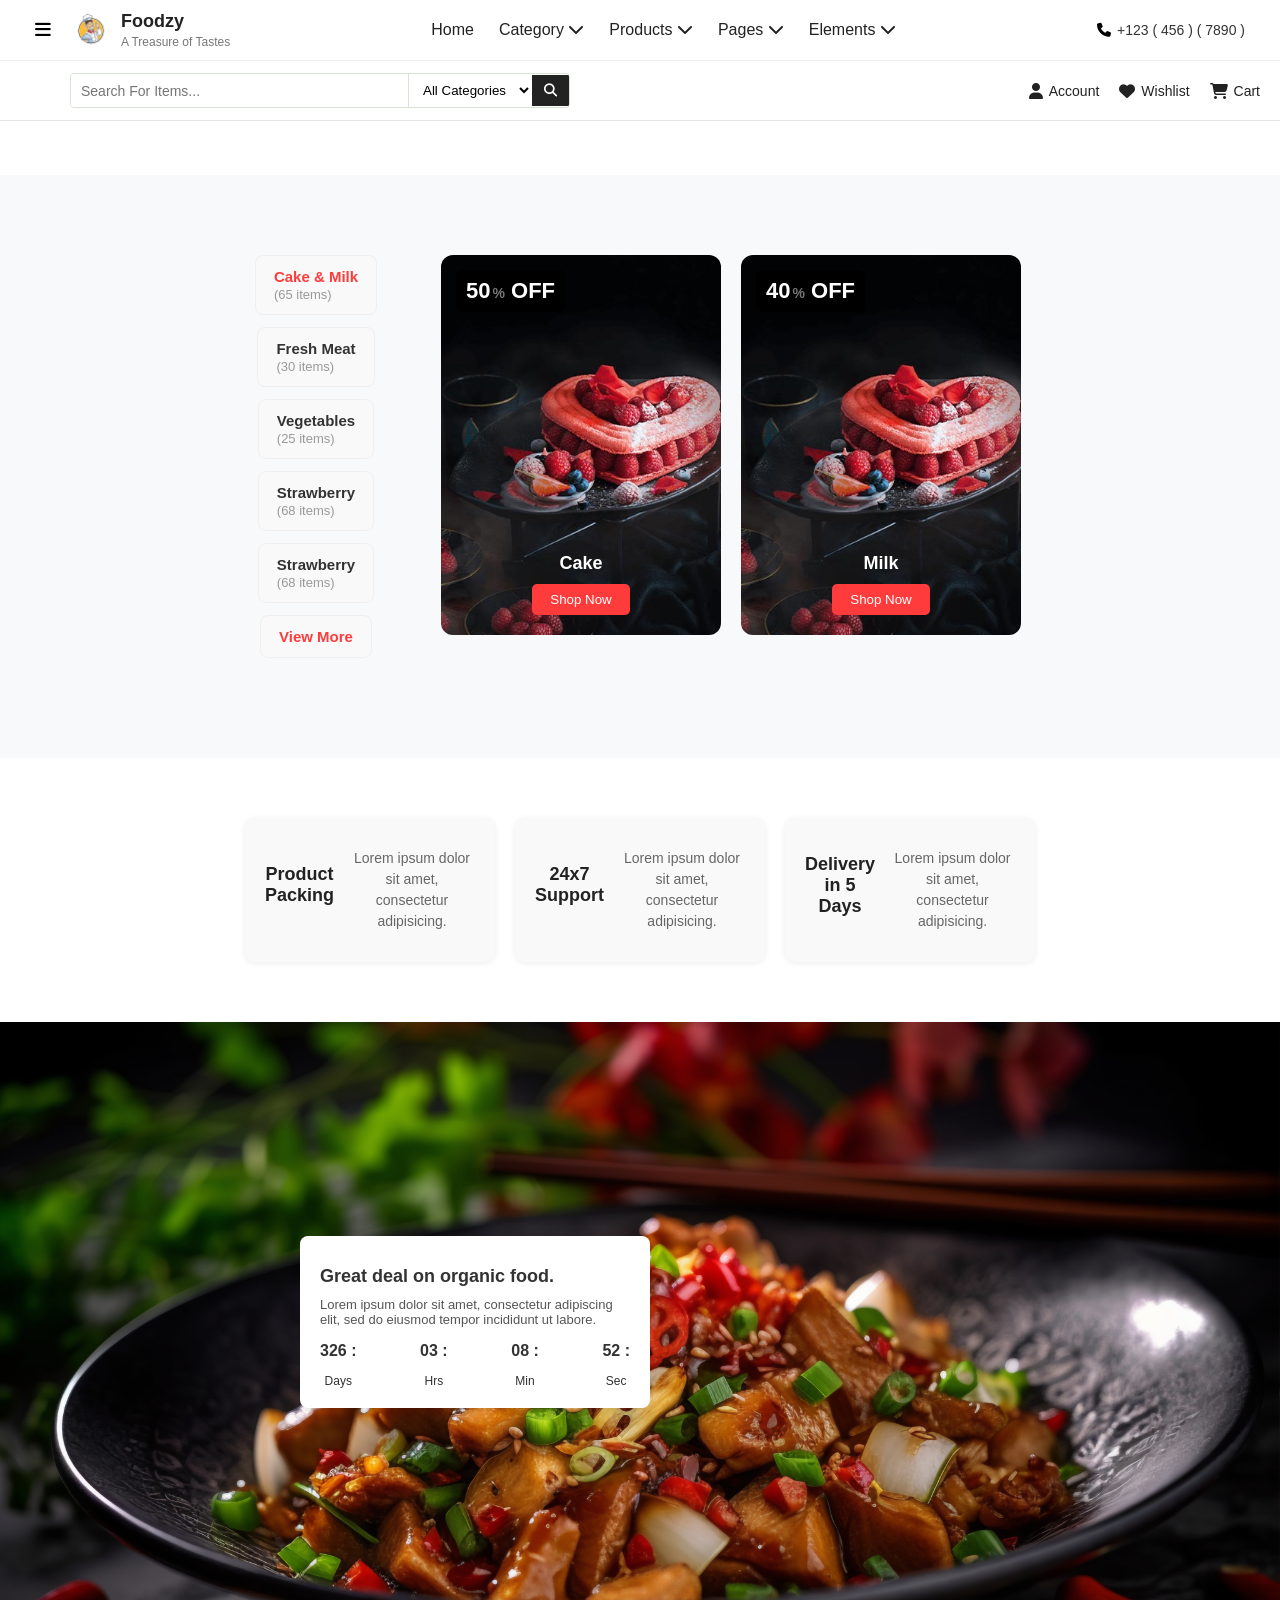
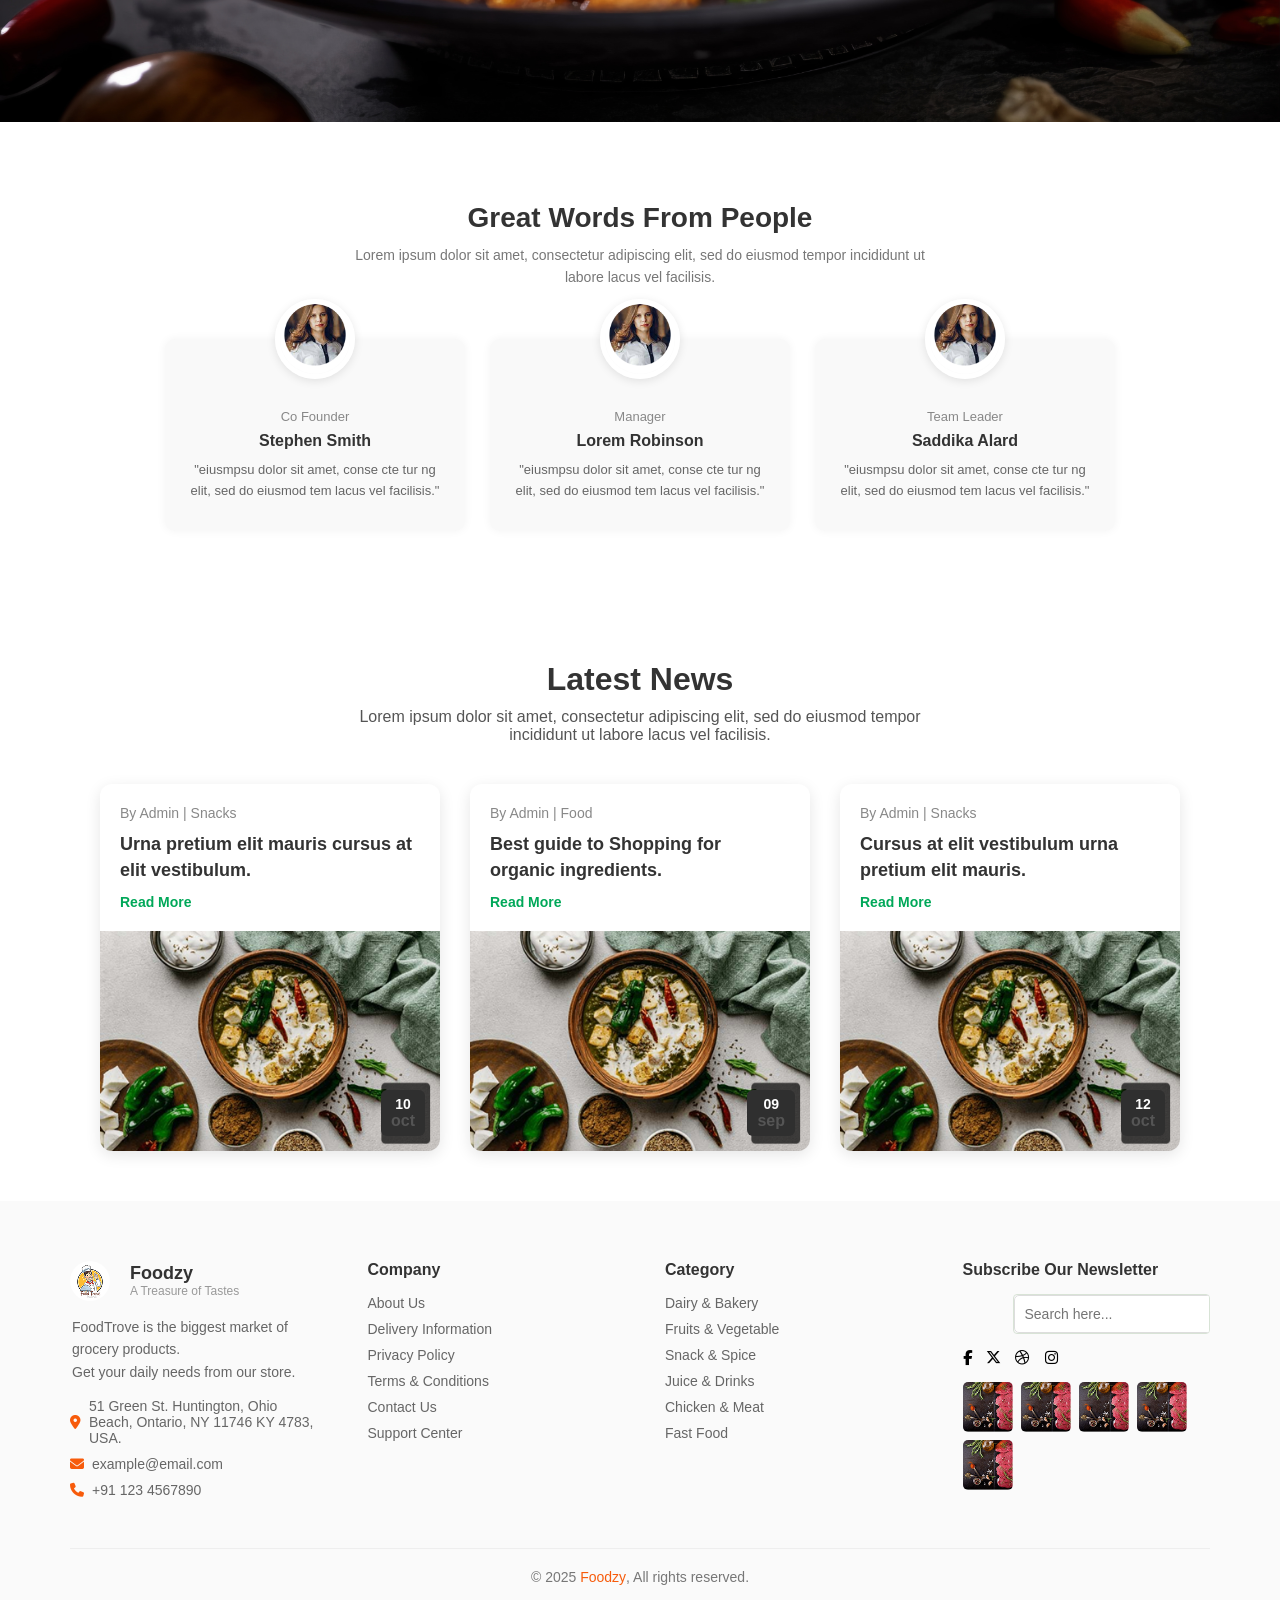
==== index_2.html @ 33b3dfed "Inital commit" ====
<!DOCTYPE html>
<html lang="en">
<head>
    <meta charset="UTF-8">
    <meta name="viewport" content="width=device-width, initial-scale=1.0">
    <title>Document</title>
    <link rel="stylesheet" href="style.css">
      <link
    rel="stylesheet"
    href="https://cdnjs.cloudflare.com/ajax/libs/font-awesome/6.6.0/css/all.min.css"
  />
</head>
<body>

 <header class="header">
    <!-- Top Navbar -->
    <div class="header-top">
      <div class="container_la top-container">
        <div class="logo">
          <button class="menu-btn"><i class="fa fa-bars"></i></button>
          <img src="img/lala.png" alt="Foodzy Logo">
          <div class="logo-text">
            <h2>Foodzy</h2>
            <span>A Treasure of Tastes</span>
          </div>
        </div>

        <nav class="nav-links">
          <ul>
       <li><a href="index.html">Home</a></li>
            <li><a href="index_2.html">Category <i class="fa fa-chevron-down"></i></a></li>
            <li><a href="index_3.html">Products <i class="fa fa-chevron-down"></i></a></li>
            <li><a href="index_4.html">Pages <i class="fa fa-chevron-down"></i></a></li>
            <li><a href="#">Elements <i class="fa fa-chevron-down"></i></a></li>
          </ul>
        </nav>

        <div class="phone">
          <i class="fa fa-phone"></i>
          <span>+123 ( 456 ) ( 7890 )</span>
        </div>
      </div>
    </div>

    <!-- Bottom Header -->
    <div class="header-bottom">
      <div class="container bottom-container">
        <div class="search-box">
          <input type="text" placeholder="Search For Items...">
          <select>
            <option>All Categories</option>
          </select>
          <button><i class="fa fa-search"></i></button>
        </div>

        <div class="icons">
          <a href="#"><i class="fa fa-user"></i> Account</a>
          <a href="#"><i class="fa fa-heart"></i> Wishlist</a>
          <a href="#"><i class="fa fa-shopping-cart"></i> Cart</a>
        </div>
      </div>
    </div>

    <!-- <img class="kotta" src="img/cover.png" alt=""> -->
  </header>
  <!-- Header End -->

    <br><br><br>



    <!-- 2-section 2 image -->
      <section class="product-section">
    <div class="container_2_alo">


      <div class="category-list">
        <div class="category active">
          <h4>Cake & Milk</h4>
          <p>(65 items)</p>
        </div>
        <div class="category">
          <h4>Fresh Meat</h4>
          <p>(30 items)</p>
        </div>
        <div class="category">
          <h4>Vegetables</h4>
          <p>(25 items)</p>
        </div>
    <div class="category">
          <h4>Strawberry</h4>
          <p>(68 items)</p>
        </div>
        <div class="category">
          <h4>Strawberry</h4>
          <p>(68 items)</p>
        </div>
        <div class="category view-more">
          <h4>View More</h4>
        </div>
      </div>

      <!-- RIGHT PRODUCT CARDS -->
      <div class="product-cards">
        <div class="card">
          <img src="img/9b87d05a18ebb4acdac09e9e45b2dbfaf71cbbc6.jpg" alt="Cake" />
          <div class="discount">50<span>%</span> OFF</div>
          <div class="card-content">
            <h3>Cake</h3>
            <button>Shop Now</button>
          </div>
        </div>

        <div class="card">
          <img src="img/9b87d05a18ebb4acdac09e9e45b2dbfaf71cbbc6.jpg" alt="Milk" />
          <div class="discount">40<span>%</span> OFF</div>
          <div class="card-content">
            <h3>Milk</h3>
            <button>Shop Now</button>
          </div>
        </div>
      </div>

    </div>
  </section>







<!-- 3-section  -->


<section class="features">
  <div class="feature-box">
    <h3>Product Packing</h3>
    <p>Lorem ipsum dolor sit amet, consectetur adipisicing.</p>
  </div>

  <div class="feature-box">
    <h3>24x7 Support</h3>
    <p>Lorem ipsum dolor sit amet, consectetur adipisicing.</p>
  </div>

  <div class="feature-box">
    <h3>Delivery in 5 Days</h3>
    <p>Lorem ipsum dolor sit amet, consectetur adipisicing.</p>
  </div>


</section>






    <div class="banner">
          <div class="offer-box">
    
              <h2>Great deal on organic food.</h2>
              <p class="text">Lorem ipsum dolor sit amet, consectetur adipiscing elit, sed do eiusmod tempor incididunt ut
                  labore.</p>

              <div class="timer">
                  <div><strong>326  :</strong><br><span>Days</span></div>
                  <div><strong>03  :</strong><br><span>Hrs</span></div>
                  <div><strong>08  :</strong><br><span>Min</span></div>
                  <div><strong>52  : </strong><br><span>Sec</span></div>
              </div>
          </div>
      </div>



            <section class="testimonials">
    <h2>Great Words From People</h2>
    <p class="subtitle">
      Lorem ipsum dolor sit amet, consectetur adipiscing elit, sed do eiusmod tempor incididunt ut labore lacus vel facilisis.
    </p>

    <div class="testimonials-container">
      <div class="testimonial-card">
        <div class="img-box">
          <img src="img/2.jpg.png" alt="Stephen Smith">
        </div>
        <p class="position">Co Founder</p>
        <h3>Stephen Smith</h3>
        <p class="quote">"eiusmpsu dolor sit amet, conse cte tur ng elit, sed do eiusmod tem lacus vel facilisis."</p>
      </div>

      <div class="testimonial-card">
        <div class="img-box">
          <img src="img/2.jpg.png" alt="Lorem Robinson">
        </div>
        <p class="position">Manager</p>
        <h3>Lorem Robinson</h3>
        <p class="quote">"eiusmpsu dolor sit amet, conse cte tur ng elit, sed do eiusmod tem lacus vel facilisis."</p>
      </div>

      <div class="testimonial-card">
        <div class="img-box">
          <img src="img/2.jpg.png" alt="Saddika Alard">
        </div>
        <p class="position">Team Leader</p>
        <h3>Saddika Alard</h3>
        <p class="quote">"eiusmpsu dolor sit amet, conse cte tur ng elit, sed do eiusmod tem lacus vel facilisis."</p>
      </div>
    </div>
  </section>






    

      
   





      

    <section class="news-section">
              <h2>Latest News</h2>
              <p>Lorem ipsum dolor sit amet, consectetur adipiscing elit, sed do eiusmod tempor <br> incididunt ut labore
                  lacus vel facilisis.</p>

              <div class="news-container">

                  <div class="news-card">
                      <div class="news-image">
                          <img src="img/div.cr-blog-image.png" alt="Food 1">
                          <div class="date-box">
                              <span>10</span>
                              <p>oct</p>
                          </div>
                      </div>
                      <div class="news-content">
                          <small>By Admin | Snacks</small>
                          <h3>Urna pretium elit mauris cursus at elit vestibulum.</h3>
                          <a href="#">Read More</a>
                      </div>
                  </div>

                  <div class="news-card">
                      <div class="news-image">
                          <img src="img/div.cr-blog-image.png" alt="Food 2">
                          <div class="date-box">
                              <span>09</span>
                              <p>sep</p>
                          </div>
                      </div>
                      <div class="news-content">
                          <small>By Admin | Food</small>
                          <h3>Best guide to Shopping for organic ingredients.</h3>
                          <a href="#">Read More</a>
                      </div>
                  </div>

                  <div class="news-card">
                      <div class="news-image">
                          <img src="img/div.cr-blog-image.png" alt="Food 3">
                          <div class="date-box">
                              <span>12</span>
                              <p>oct</p>
                          </div>
                      </div>
                      <div class="news-content">
                          <small>By Admin | Snacks</small>
                          <h3>Cursus at elit vestibulum urna pretium elit mauris.</h3>
                          <a href="#">Read More</a>
                      </div>
                  </div>

              </div>
          </section>








<footer class="footer">
  <div class="footer-container">
    <div class="footer-col company-info">
      <div class="logo">
        <img src="img/Page 1 1.png" alt="logo">
        <div>
          <h3>Foodzy</h3>
          <p class="tagline">A Treasure of Tastes</p>
        </div>
      </div>
      <p class="desc">
        FoodTrove is the biggest market of grocery products. <br>
        Get your daily needs from our store.
      </p>
      <ul class="contact">
        <li><i class="fas fa-map-marker-alt"></i> 51 Green St. Huntington, Ohio Beach, Ontario, NY 11746 KY 4783, USA.</li>
        <li><i class="fas fa-envelope"></i> example@email.com</li>
        <li><i class="fas fa-phone"></i> +91 123 4567890</li>
      </ul>
    </div>

    <div class="footer-col">
      <h4>Company</h4>
      <ul>
        <li><a href="#">About Us</a></li>
        <li><a href="#">Delivery Information</a></li>
        <li><a href="#">Privacy Policy</a></li>
        <li><a href="#">Terms & Conditions</a></li>
        <li><a href="#">Contact Us</a></li>
        <li><a href="#">Support Center</a></li>
      </ul>
    </div>

    <div class="footer-col">
      <h4>Category</h4>
      <ul>
        <li><a href="#">Dairy & Bakery</a></li>
        <li><a href="#">Fruits & Vegetable</a></li>
        <li><a href="#">Snack & Spice</a></li>
        <li><a href="#">Juice & Drinks</a></li>
        <li><a href="#">Chicken & Meat</a></li>
        <li><a href="#">Fast Food</a></li>
      </ul>
    </div>

    <div class="footer-col subscribe">
      <h4>Subscribe Our Newsletter</h4>
      <div class="search-box">
        <input type="text" placeholder="Search here...">
        <button><i class="fas fa-paper-plane"></i></button>
      </div>
      <div class="social-icons">
        <a href="#"><i class="fab fa-facebook-f"></i></a>
        <a href="#"><i class="fab fa-x-twitter"></i></a>
        <a href="#"><i class="fab fa-dribbble"></i></a>
        <a href="#"><i class="fab fa-instagram"></i></a>
      </div>
      <div class="images">
        <img src="img/18 →  → 2.jpg.png" alt="">
        <img src="img/18 →  → 2.jpg.png" alt="">
        <img src="img/18 →  → 2.jpg.png" alt="">
        <img src="img/18 →  → 2.jpg.png" alt="">
        <img src="img/18 →  → 2.jpg.png" alt="">
      </div>
    </div>
  </div>

  <div class="footer-bottom">
    <p>© 2025 <span>Foodzy</span>, All rights reserved.</p>
  </div>
</footer>






 </html>
  
</body>
---- style.css ----
/* Reset */
* {
  margin: 0;
  padding: 0;
  box-sizing: border-box;
  font-family: "Poppins", sans-serif;
}

body {
  background: #f8f8f8;
}


/* Header */
.header {
  width: 100%;
  background: #fff;
  border-bottom: 1px solid #e5e5e5;
}

/* --- TOP HEADER --- */
.header-top {
  border-bottom: 1px solid #eee;
}

.container_la {
  max-width: 1250px;
  margin: 0 auto;
  display: flex;
  align-items: center;
  justify-content: space-between;
  padding: 10px 20px;
}

.logo {
  display: flex;
  align-items: center;
  gap: 10px;
}

.logo img {
  width: 40px;
  height: 40px;
  border-radius: 50%;
}

.logo-text h2 {
  font-size: 18px;
  font-weight: 700;
  color: #222;
}

.logo-text span {
  font-size: 12px;
  color: #777;
}

.menu-btn {
  background: none;
  border: none;
  font-size: 18px;
  margin-right: 10px;
  cursor: pointer;
}

/* Nav Links */
.nav-links ul {
  list-style: none;
  display: flex;
  align-items: center;
  gap: 25px;
}

.nav-links ul li a {
  text-decoration: none;
  color: #222;
  font-weight: 500;
  transition: 0.3s;
}

.nav-links ul li a:hover {
  color: #ff7d00;
}

/* Phone */
.phone {
  display: flex;
  align-items: center;
  gap: 6px;
  font-size: 14px;
  color: #333;
}

.phone i {
  color: #000;
}

/* --- BOTTOM HEADER --- */
.header-bottom {
  background: #fff;
  padding: 12px 20px;
}

.bottom-container {
  display: flex;
  align-items: center;
  justify-content: space-between;
  max-width: 1250px;
  margin: 0 auto;
}

/* Search Box */
.search-box {
  display: flex;
  align-items: center;
  border: 1px solid #d8e3d6;
  border-radius: 4px;
  overflow: hidden;
  flex: 1;
  max-width: 500px;
  margin-left: 50px;
}

.search-box input {
  border: none;
  outline: none;
  padding: 8px 10px;
  flex: 1;
  font-size: 14px;
}

.search-box select {
  border: none;
  outline: none;
  background: #fff;
  padding: 8px 10px;
  border-left: 1px solid #d8e3d6;
}

.search-box button {
  background: #222;
  border: none;
  color: #fff;
  padding: 8px 12px;
  cursor: pointer;
}

.search-box button:hover {
  background: #000;
}

/* Icons */
.icons {
  display: flex;
  align-items: center;
  gap: 20px;
}

.icons a {
  text-decoration: none;
  color: #222;
  font-size: 14px;
  display: flex;
  align-items: center;
  gap: 6px;
}

.icons a i {
  font-size: 16px;
}

.icons a:hover {
  color: #ff7d00;
}

/* Responsive */
@media (max-width: 992px) {
  .nav-links ul {
    display: none;
  }

  .bottom-container {
    flex-direction: column;
    gap: 10px;
  }

  .search-box {
    width: 100%;
  }
}


  /* 2-section */

  .header-section_2 {
    text-align: center;
    margin-bottom: 30px;
  }

  .categories {
    display: flex;
    justify-content: center;
    flex-wrap: wrap;
    gap: 20px;
    /* margin-left: 100px; */
  }

  .category-card {
    background: #fff;
    border-radius: 16px;
    padding: 30px 20px;
    box-shadow: 0 4px 12px rgba(0, 0, 0, 0.1);
    width: 220px;
    text-align: center;
    transition: transform 0.3s ease, box-shadow 0.3s ease;
  }

  .category-card:hover {
    transform: translateY(-5px);
    box-shadow: 0 8px 20px rgba(0, 0, 0, 0.15);
  }

  .category-icon {
    width: 80px;
    height: 80px;
    object-fit: contain;
    border-radius: 50%;
    background-color: #f5f5dc;
    padding: 10px;
    margin-bottom: 15px;
  }

  .category-title {
    font-size: 18px;
    font-weight: 600;
    color: #333;
    margin-bottom: 4px;
  }

  .category-subtitle {
    font-size: 14px;
    color: #777;
  }

  .favorites-label_center {
    color: red;
    font-weight: bold;
  }




  /* 3-section */

  



/* 3-section */

* {
  margin: 0;
  padding: 0;
  box-sizing: border-box;
  font-family: "Poppins", sans-serif;
}

body {
  background: #fff;
  color: #333;
}

.best-sells {
  padding: 40px 60px;
}

.best-sells h2 {
  font-size: 24px;
  margin-bottom: 25px;
}

.sells-container {
  display: flex;
  gap: 20px;
  align-items: flex-start;
}

/* LEFT BANNER */
.left-banner {
  position: relative;
  flex: 1;
  border-radius: 10px;
  overflow: hidden;
}

.left-banner img {
  width: 100%;
  height: 100%;
  object-fit: cover;
  border-radius: 10px;
}

.banner-text {
  position: absolute;
  top: 30px;
  left: 30px;
  color: #fff;
}

.banner-text h3 {
  font-size: 26px;
  font-weight: 600;
  margin-bottom: 20px;
  line-height: 1.3;
}

.banner-text button {
  background: #f44336;
  color: #fff;
  border: none;
  padding: 10px 20px;
  border-radius: 6px;
  cursor: pointer;
  font-size: 14px;
}

.banner-text button:hover {
  background: #d32f2f;
}

/* PRODUCT CARDS */
.products {
  flex: 3;
  display: flex;
  gap: 20px;
  justify-content: space-between;
}

.product-card {
  background: #fff;
  border: 1px solid #eee;
  border-radius: 10px;
  text-align: center;
  padding: 15px;
  position: relative;
  flex: 1;
  transition: all 0.3s ease;
}

.product-card:hover {
  box-shadow: 0 4px 15px rgba(0,0,0,0.1);
  transform: translateY(-3px);
}

.badge {
  position: absolute;
  top: 15px;
  left: 15px;
  color: #fff;
  font-size: 12px;
  padding: 4px 8px;
  border-radius: 4px;
}

.badge.green { background: #4caf50; }
.badge.blue { background: #03a9f4; }
.badge.orange { background: #ff9800; }
.badge.pink { background: #e91e63; }

.product-card img {
  width: 100px;
  height: 120px;
  object-fit: contain;
  margin: 20px auto;
  display: block;
}

.product-card h4 {
  font-size: 14px;
  margin-bottom: 6px;
  color: #333;
}

.product-card .brand {
  color: #888;
  font-size: 12px;
  margin-bottom: 10px;
}

.price {
  margin: 8px 0;
}

.price .new {
  color: #4caf50;
  font-weight: 600;
  margin-right: 6px;
}

.price .old {
  text-decoration: line-through;
  color: #999;
  font-size: 13px;
}

.sold {
  font-size: 12px;
  color: #555;
  margin-bottom: 15px;
}

.product-card button {
  background: #ff4b2b;
  color: #fff;
  border: none;
  padding: 10px 20px;
  border-radius: 6px;
  cursor: pointer;
  transition: 0.3s;
}

.product-card button:hover {
  background: #e53935;
}






/* 4-section */


.container_2 {
    max-width: 1300px;
    margin: 0 auto;
    padding: 60px 20px;
  }

  .special-lab {
    color: #ff0000;
    font-size: 18px;
    font-weight: bold;
  }

  .main-title {
    font-size: 42px;
    font-weight: 700;
    color: #333;
    margin: 15px 0 40px;

    line-height: 1.3;
  }

  .cards-container {
    display: flex;
    justify-content: space-between;
    gap: 20px;
    flex-wrap: wrap;
  }

  .dish-card {
    background: #fff;
    border-radius: 16px;
    padding: 20px;
    box-shadow: 0 4px 12px rgba(0, 0, 0, 0.1);
    width: 300px;
  }

  .image-wrapper {
    position: relative;
    margin-bottom: 20px;
  }

  .dish-image {
    width: 100%;
    height: 280px;
    object-fit: cover;
    border-radius: 12px;
  }

  .dish-title {
    font-size: 22px;
    font-weight: bold;
    color: #333;
    margin-bottom: 8px;
  }

  .dish-description {
    font-size: 15px;
    color: #777;
    line-height: 1.4;
  }



  /* 5-section */
.chick-section {
  display: flex;
  justify-content: center;
  padding: 40px;
}

.chick-body {
  display: flex; /* 🟢 Qo‘shildi */
  align-items: center;
  justify-content: space-between;
  gap: 60px;
  flex-wrap: wrap;
  max-width: 1100px;
}

.chick-image img {
  width: 420px;
  height: auto;
  border-radius: 20px;
  object-fit: cover;
  box-shadow: 0 4px 12px rgba(0,0,0,0.1);
}

.chick-content {
  flex: 1;
  min-width: 300px;
}

.chick-content h2 {
  font-size: 2rem;
  font-weight: 700;
  margin-bottom: 25px;
  color: #222;
}

.chick-card {
  display: flex;
  align-items: flex-start;
  background: #fff;
  padding: 20px 25px;
  border-radius: 15px;
  box-shadow: 0 4px 12px rgba(0,0,0,0.05);
  margin-bottom: 15px;
  transition: transform 0.3s ease, box-shadow 0.3s ease;
}

.chick-card:hover {
  transform: translateY(-5px);
  box-shadow: 0 6px 18px rgba(0,0,0,0.08);
}

.chick-icon {
  width: 50px;
  height: 50px;
  border-radius: 50%;
  background: #fff7e6;
  display: flex;
  align-items: center;
  justify-content: center;
  margin-right: 20px;
}

.chick-icon img {
  width: 28px;
  height: 28px;
}

.chick-text h3 {
  font-size: 1.2rem;
  font-weight: 600;
  margin-bottom: 5px;
}

.chick-text p {
  font-size: 0.95rem;
  color: #555;
  line-height: 1.5;
}





/* 6-section */


 .features {
    display: flex;
    justify-content: center;
    align-items: center;
    gap: 20px;
    padding: 40px 0;
    flex-wrap: wrap;
  }

  .feature-box {
    display: flex;
    align-items: center;
    gap: 15px;
    background-color: #f8fafc;
    padding: 20px 30px;
    border-radius: 10px;
    width: 250px;
    box-shadow: 0 1px 3px rgba(0, 0, 0, 0.05);
    transition: all 0.3s;
  }

  .icon_img {
    width: 35px;
    height: 35px;
  }

  .text_h4 {
    font-size: 16px;
    font-weight: 600;
    margin: 0;
    color: #1f2937;
  }

  .text_p {
    font-size: 13px;
    color: #9ca3af;
    margin: 4px 0 0;
  }

  .big_img {
    margin-left: 80px;
   
      /* align-items: center; */
  }






  /* footer */
/* === Footer Styling === */
.footer {
  background: #fafafa;
  padding: 60px 70px 30px;
  font-family: "Poppins", sans-serif;
  color: #333;
}

.footer-container {
  display: flex;
  flex-wrap: wrap;
  justify-content: space-between;
  gap: 50px;
}

.footer-col {
  flex: 1;
  min-width: 220px;
}

.company-info .logo {
  display: flex;
  align-items: center;
  margin-bottom: 15px;
}

.company-info .logo img {
  width: 40px;
  height: 40px;
  border-radius: 50%;
  margin-right: 10px;
}

.company-info h3 {
  font-size: 18px;
  font-weight: 600;
}

.company-info .tagline {
  font-size: 12px;
  color: #999;
}

.company-info .desc {
  font-size: 14px;
  color: #666;
  line-height: 1.6;
  margin-bottom: 15px;
  margin-left: 2px;
}

.company-info .contact li {
  color: #666;
  font-size: 14px;
  margin-bottom: 10px;
  display: flex;
  align-items: center;
  gap: 8px;
}

.company-info .contact i {
  color: #f75b0b;
  font-size: 14px;
}

/* Column Titles */
.footer-col h4 {
  font-size: 16px;
  font-weight: 600;
  margin-bottom: 15px;
}

/* Column Links */
.footer-col ul {
  list-style: none;
  padding: 0;
}

.footer-col ul li {
  margin-bottom: 8px;
}

.footer-col ul li a {
  text-decoration: none;
  color: #666;
  font-size: 14px;
  transition: 0.3s;
}

.footer-col ul li a:hover {
  color: #f75b0b;
}

/* Newsletter */
.subscribe .search-box {
  display: flex;
  margin-bottom: 15px;
}

.subscribe .search-box input {
  flex: 1;
  padding: 10px;
  border: 1px solid #ddd;
  border-radius: 5px 0 0 5px;
  font-size: 14px;
}

.subscribe .search-box button {
  background: #000;
  color: #fff;
  border: none;
  padding: 10px 15px;
  border-radius: 0 5px 5px 0;
  cursor: pointer;
}

.subscribe .social-icons {
  margin: 15px 0;
}

.subscribe .social-icons a {
  color: #000;
  font-size: 15px;
  margin-right: 10px;
  transition: 0.3s;
}

.subscribe .social-icons a:hover {
  color: #f75b0b;
}

/* Footer images */
.subscribe .images {
  display: flex;
  gap: 8px;
  flex-wrap: wrap;
}

.subscribe .images img {
  width: 50px;
  height: 50px;
  border-radius: 5px;
  object-fit: cover;
}

/* Bottom line */
.footer-bottom {
  border-top: 1px solid #eee;
  margin-top: 40px;
  text-align: center;
  padding-top: 20px;
}

.footer-bottom p {
  font-size: 14px;
  color: #777;
}

.footer-bottom span {
  color: #f75b0b;
  font-weight: 500;
}























/* 2-page code */


/* 2 ta rasm */

     .product-section {
      display: flex;
      justify-content: center;
      align-items: center;
      background: #f8f9fb;
      font-family: 'Poppins', sans-serif;
      padding: 40px 80px;
    }

    .container_2_alo {
      display: flex;
      align-items: flex-start;
      gap: 10px;
      width: 1100px;
       width: 100%;
       margin: 0 auto;
      padding: 40px 20px;
      margin-left: 1px;
      

    }
    .category-list {
       width: 230px;
      display: flex;
      flex-direction: column;
      gap: 12px;
      justify-content: center;
      align-items: center;
    }

    .category {
      background: #f9f9f9;
      padding: 12px 18px;
      border-radius: 8px;
      border: 1px solid #f0f0f0;
      transition: 0.3s;
  
    }

    .category h4 {
      font-size: 15px;
      margin: 0;
      color: #333;
    }

    .category p {
      margin: 2px 0 0 0;
      font-size: 13px;
      color: #999;
    }

    .category.active h4,
    .category.view-more h4 {
      color: #ff3b3b;
    }

    .category.view-more h4 {
      text-align: center;
    }

    .category:hover {
      transform: translateY(-2px);
      box-shadow: 0 3px 8px rgba(0, 0, 0, 0.05);
    }

    .product-cards {
      display: flex;
      gap: 20px;
    }

    .card {
      position: relative;
      width: 280px;
      height: 380px;
      border-radius: 12px;
      overflow: hidden;
    }

    .card img {
      width: 100%;
      height: 100%;
      object-fit: cover;
      transition: transform 0.3s ease;
    }

    .card:hover img {
      transform: scale(1.03);
    }

    .discount {
      position: absolute;
      top: 15px;
      left: 15px;
      background: rgba(0, 0, 0, 0.85);
      color: #fff;
      font-size: 22px;
      font-weight: 600;
      padding: 8px 10px;
      border-radius: 6px;
    }

    .discount span {
      font-size: 14px;
      margin-left: 2px;
    }

    .card-content {
      position: absolute;
      bottom: 20px;
      left: 0;
      right: 0;
      text-align: center;
      color: #fff;
    }

    .card-content h3 {
      font-size: 18px;
      margin-bottom: 10px;
    }

    .card-content button {
      background-color: #ff3b3b;
      border: none;
      color: #fff; 
       padding: 8px 18px;
      border-radius: 5px;
      font-weight: 500;
      cursor: pointer;
    }

    .card-content button:hover {
      background-color: #e22d2d;
    } 




    body {
  font-family: "Poppins", sans-serif;
  margin: 0;
  padding: 0;
  color: #333;
  background: #fff;
}

/* TITLE */
.popular-products {
  text-align: center;
  padding-top: 40px;
}
.popular-products h2 {
  font-size: 24px;
  font-weight: 700;
  margin-bottom: 10px;
}
.popular-products p {
  color: #777;
  font-size: 14px;
  width: 60%;
  margin: 0 auto 40px auto;
}

/* MAIN WRAPPER */
.products-wrapper {
  display: flex;
  justify-content: center;
  gap: 25px;
  padding: 0 80px;
}

/* SIDEBAR */
.sidebar {
  width: 230px;
}
.category-list {
  list-style: none;
  padding: 0;
  margin: 0 0 20px 0;
  margin-left: 100px;
}
.category-list li {
  border: 1px solid #eee;
  padding: 12px 15px;
  margin-bottom: 8px;
  text-align: left;
  cursor: pointer;
  font-weight: 500;
  color: #333;
  border-radius: 5px;
}
.category-list li.active {
  background: #ff4646;
  color: #fff;
}

.promo-banner {
  position: relative;
  border-radius: 10px;
  overflow: hidden;
}
.promo-banner img {
  width: 100%;
  height: 340px;
  object-fit: cover;
}
.banner-content {
  position: absolute;
  top: 25%;
  left: 20px;
  color: #fff;
}
.banner-content h3 {
  font-size: 20px;
  line-height: 1.2;
}
.banner-content span {
  font-size: 26px;
  font-weight: 700;
}
.banner-content p {
  font-size: 14px;
}
.banner-content button {
  background: #ff4646;
  color: #fff;
  border: none;
  padding: 8px 15px;
  border-radius: 4px;
  margin-top: 10px;
  cursor: pointer;
}

/* PRODUCT LIST */
.product-list {
  width: 860px;
  display: flex;
  flex-wrap: wrap;
  justify-content: space-between;
}
.product-card {
  width: 260px;
  border: 1px solid #eee;
  border-radius: 8px;
  padding: 15px;
  text-align: center;
  margin-bottom: 25px;
  background: #fff;
}
.product-card img {
  width: 100%;
  height: 180px;
  object-fit: cover;
  border-radius: 5px;
}
.product-card h4 {
  font-size: 14px;
  margin: 10px 0;
  font-weight: 500;
}
.product-card .category {
  font-size: 13px;
  color: #888;
}



.features {
  display: flex;
  justify-content: center;
  align-items: center;
  /* gap: 40px; */
  flex-wrap: wrap;
  padding: 60px 20px;
}

.feature-box {
  background-color: #f9f9f9;
  width: 250px;
  text-align: center;
  padding: 30px 20px;
  border-radius: 10px;
  box-shadow: 0 1px 6px rgba(0, 0, 0, 0.08);
  transition: all 0.3s ease;
}

.feature-box:hover {
  transform: translateY(-5px);
  box-shadow: 0 6px 20px rgba(0, 0, 0, 0.12);
}

.feature-box h3 {
  font-size: 18px;
  color: #222;
  margin-bottom: 10px;
  font-weight: 600;
}

.feature-box p {
  font-size: 14px;
  color: #666;
  line-height: 1.5;
}






.news-section {
  text-align: center;
  padding: 50px 80px;
  font-family: "Poppins", sans-serif;
  background-color: #fff;
}

.news-section h2 {
  font-size: 32px;
  margin-bottom: 10px;
  font-weight: 600;
}

.news-section p {
  color: #555;
  font-size: 16px;
}

.news-container {
  display: flex;
  justify-content: center;
  align-items: stretch;
  gap: 30px;
  margin-top: 40px;
  flex-wrap: wrap;
}

.news-card {
  background: #fff;
  width: 340px;
  border-radius: 12px;
  box-shadow: 0 4px 15px rgba(0,0,0,0.1);
  overflow: hidden;
  display: flex;
  flex-direction: column-reverse; /* 🔹 Text tepada, rasm pastda */
  justify-content: space-between;
  transition: transform 0.3s ease, box-shadow 0.3s ease;
}

.news-card:hover {
  transform: translateY(-5px);
  box-shadow: 0 8px 20px rgba(0,0,0,0.15);
}

.news-image {
  position: relative;
  width: 100%;
  height: 220px; /* 🔹 Har bir rasm bir xil balandlikda */
  overflow: hidden;
}

.news-image img {
  width: 100%;
  height: 100%;
  object-fit: cover;
  display: block;
}

.date-box {
  position: absolute;
  bottom: 15px;
  right: 15px;
  background: #2f2f2f;
  color: #fff;
  padding: 6px 10px;
  text-align: center;
  border-radius: 6px;
  font-size: 14px;
  font-weight: 600;
}

.news-content {
  text-align: left;
  padding: 20px;
}

.news-content small {
  color: #888;
  font-size: 14px;
}

.news-content h3 {
  font-size: 18px;
  margin: 10px 0;
  color: #333;
  line-height: 1.4;
}

.news-content a {
  color: #00a859;
  text-decoration: none;
  font-weight: 600;
  font-size: 14px;
  transition: color 0.3s ease;
}

.news-content a:hover {
  color: #007b5e;
}






body {
  font-family: Arial, sans-serif;
}

.banner {
  background-image: url(img/1a2b144527c2591118e8d9a27fb0ffa00a67cbf1.jpg);
  background-size: cover;
  background-position: center;
  height: 700px;
  display: flex;
  align-items: center;
  padding-left: 300px;
  padding-bottom: 100px;
}

.offer-box {
  background: white;
  padding: 20px;
  border-radius: 8px;
  width: 350px;
  box-shadow: 0 0 10px rgba(0, 0, 0, 0.1);
}

.discount {
  color: red;
  font-weight: bold;
  font-size: 14px;
}

.discount span {
  color: #777;
  font-size: 12px;
}

.offer-box h2 {
  font-size: 18px;
  margin: 10px 0;
}

.text {
  font-size: 13px;
  color: #555;
  margin-bottom: 15px;
}

.timer {
  display: flex;
  justify-content: space-between;
  text-align: center;
}

.timer div {
  font-size: 12px;
}

.timer strong {
  font-size: 16px;
  display: block;
}













.testimonials {
  text-align: center;
  padding: 80px 20px;
}

.testimonials h2 {
  font-size: 28px;
  font-weight: 600;
  margin-bottom: 10px;
}

.subtitle {
  color: #777;
  font-size: 14px;
  max-width: 600px;
  margin: 0 auto 50px;
  line-height: 1.6;
}

.testimonials-container {
  display: flex;
  justify-content: center;
  gap: 25px;
  flex-wrap: wrap;
}

.testimonial-card {
  background: #f9f9f9;
  border-radius: 10px;
  width: 300px;
  padding: 60px 25px 30px;
  position: relative;
  box-shadow: 0 0 10px rgba(0,0,0,0.05);
  transition: 0.3s ease;
}

.testimonial-card:hover {
  transform: translateY(-5px);
}

.img-box {
  width: 80px;
  height: 80px;
  border-radius: 50%;
  overflow: hidden;
  border: 5px solid #fff;
  position: absolute;
  top: -40px;
  left: 50%;
  transform: translateX(-50%);
  box-shadow: 0 2px 10px rgba(0,0,0,0.1);
}

.img-box img {
  width: 100%;
  height: 100%;
  object-fit: cover;
}

.position {
  font-size: 13px;
  color: #888;
  margin-top: 10px;
}

.testimonial-card h3 {
  font-size: 16px;
  font-weight: 600;
  margin: 8px 0;
}

.quote {
  font-size: 13px;
  color: #666;
  line-height: 1.6;
  margin-top: 10px;
}




.image-section {
  display: flex;
  justify-content: space-between;
  align-items: center;
  gap: 1px;
  margin: 20px;
}

/* .image-container {
  width: 32%;
  position: relative;
} */

/* .image-container img {
  width: 50%;
  height: auto;
  border-radius: 8px;
  display: block;
} */

/* Uchinchi rasm ustidagi matn */
.text-overlay .text-box {
  position: absolute;
  top: 50%;
  left: 50%;
  transform: translate(-50%, -50%);
  color: #222;
  text-align: left;
  background: rgba(255, 255, 255, 0.8);
  padding: 30px;
  border-radius: 8px;
  width: 80%;
}

.text-box h2 {
  font-size: 22px;
  font-weight: bold;
  margin-bottom: 10px;
}

.text-box p {
  font-size: 18px;
  margin-bottom: 15px;
}

.shop-btn {
  padding: 10px 20px;
  background-color: #ff5c4d;
  color: white;
  border: none;
  border-radius: 5px;
  cursor: pointer;
}

.shop-btn:hover {
  background-color: #e64a3d;
}









/* ===== PRODUCTS ===== */
.products {
  display: flex;
  flex-wrap: wrap;
  justify-content: space-between;
  width: 100%;
}

.product-card {
  width: 30%;
  border: 1px solid #eee;
  border-radius: 10px;
  padding: 20px;
  text-align: center;
  background-color: #fff;
  transition: 0.3s ease;
  margin-bottom: 25px;
}

.product-card:hover {
  box-shadow: 0 6px 15px rgba(0, 0, 0, 0.1);
  transform: translateY(-3px);
}

.product-card img {
  width: 100%;
  max-height: 140px;
  object-fit: contain;
  margin-bottom: 10px;
}

.category {
  color: #888;
  font-size: 14px;
}

.rating {
  color: #ff3b3b;
  font-size: 13px;
  margin: 4px 0;
}

h4 {
  font-size: 15px;
  font-weight: 600;
  margin-bottom: 8px;
  color: #333;
}

.price {
  font-size: 15px;
}

.price .new {
  color: #ff3b3b;
  font-weight: 700;
}

.price .old {
  text-decoration: line-through;
  color: #aaa;
  margin-left: 5px;
}






  body {
      font-family: "Poppins", sans-serif;
      background-color: #fff;
      margin: 0;
      padding: 0;
    }

    .product-section {
      display: flex;
      justify-content: center;
      align-items: center;
      background: #f8f9fb;
      font-family: 'Poppins', sans-serif;
      padding: 40px 80px;
    }

    .container_2 {
      display: flex;
      align-items: flex-start;
      gap: 10px;
      width: 1100px;
      /* width: 100%; */
      margin: 0 auto;
      padding: 40px 20px;
    }

left
    .category-list {
      width: 230px;
      display: flex;
      flex-direction: column;
      gap: 12px;
      justify-content: center;
      align-items: center;
    }

    .category {
      background: #f9f9f9;
      padding: 12px 18px;
      border-radius: 8px;
      border: 1px solid #f0f0f0;
      transition: 0.3s;
  
    }

    .category h4 {
      font-size: 15px;
      margin: 0;
      color: #333;
    }

    .category p {
      margin: 2px 0 0 0;
      font-size: 13px;
      color: #999;
    }

    .category.active h4,
    .category.view-more h4 {
      color: #ff3b3b;
    }

    .category.view-more h4 {
      text-align: center;
    }

    .category:hover {
      transform: translateY(-2px);
      box-shadow: 0 3px 8px rgba(0, 0, 0, 0.05);
    }

    .product-cards {
      display: flex;
      gap: 20px;
    }

    .card {
      position: relative;
      width: 280px;
      height: 380px;
      border-radius: 12px;
      overflow: hidden;
    }

    .card img {
      width: 100%;
      height: 100%;
      object-fit: cover;
      transition: transform 0.3s ease;
    }

    .card:hover img {
      transform: scale(1.03);
    }

    .discount {
      position: absolute;
      top: 15px;
      left: 15px;
      background: rgba(0, 0, 0, 0.85);
      color: #fff;
      font-size: 22px;
      font-weight: 600;
      padding: 8px 10px;
      border-radius: 6px;
    }

    .discount span {
      font-size: 14px;
      margin-left: 2px;
    }

    .card-content {
      position: absolute;
      bottom: 20px;
      left: 0;
      right: 0;
      text-align: center;
      color: #fff;
    }

    .card-content h3 {
      font-size: 18px;
      margin-bottom: 10px;
    }

    .card-content button {
      background-color: #ff3b3b;
      border: none;
      color: #fff;
      padding: 8px 18px;
      border-radius: 5px;
      font-weight: 500;
      cursor: pointer;
    }

    .card-content button:hover {
      background-color: #e22d2d;
    }
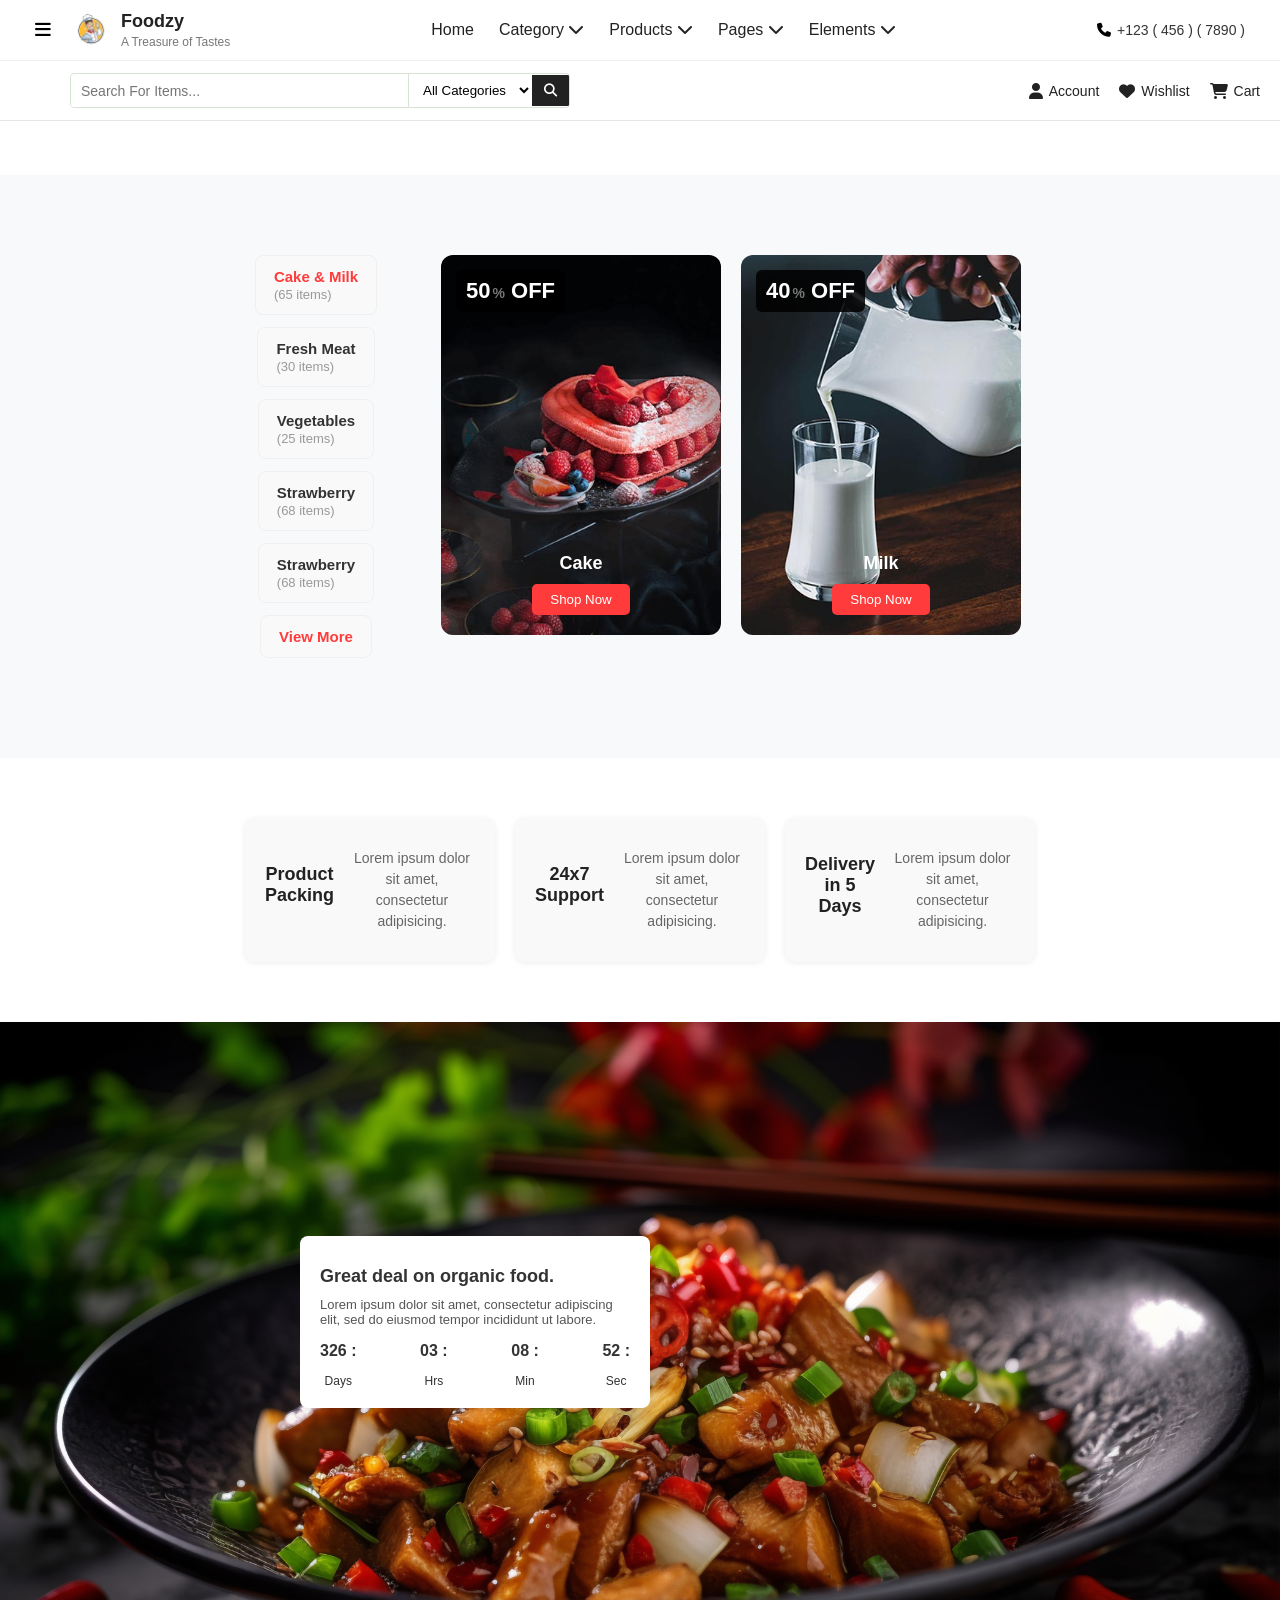
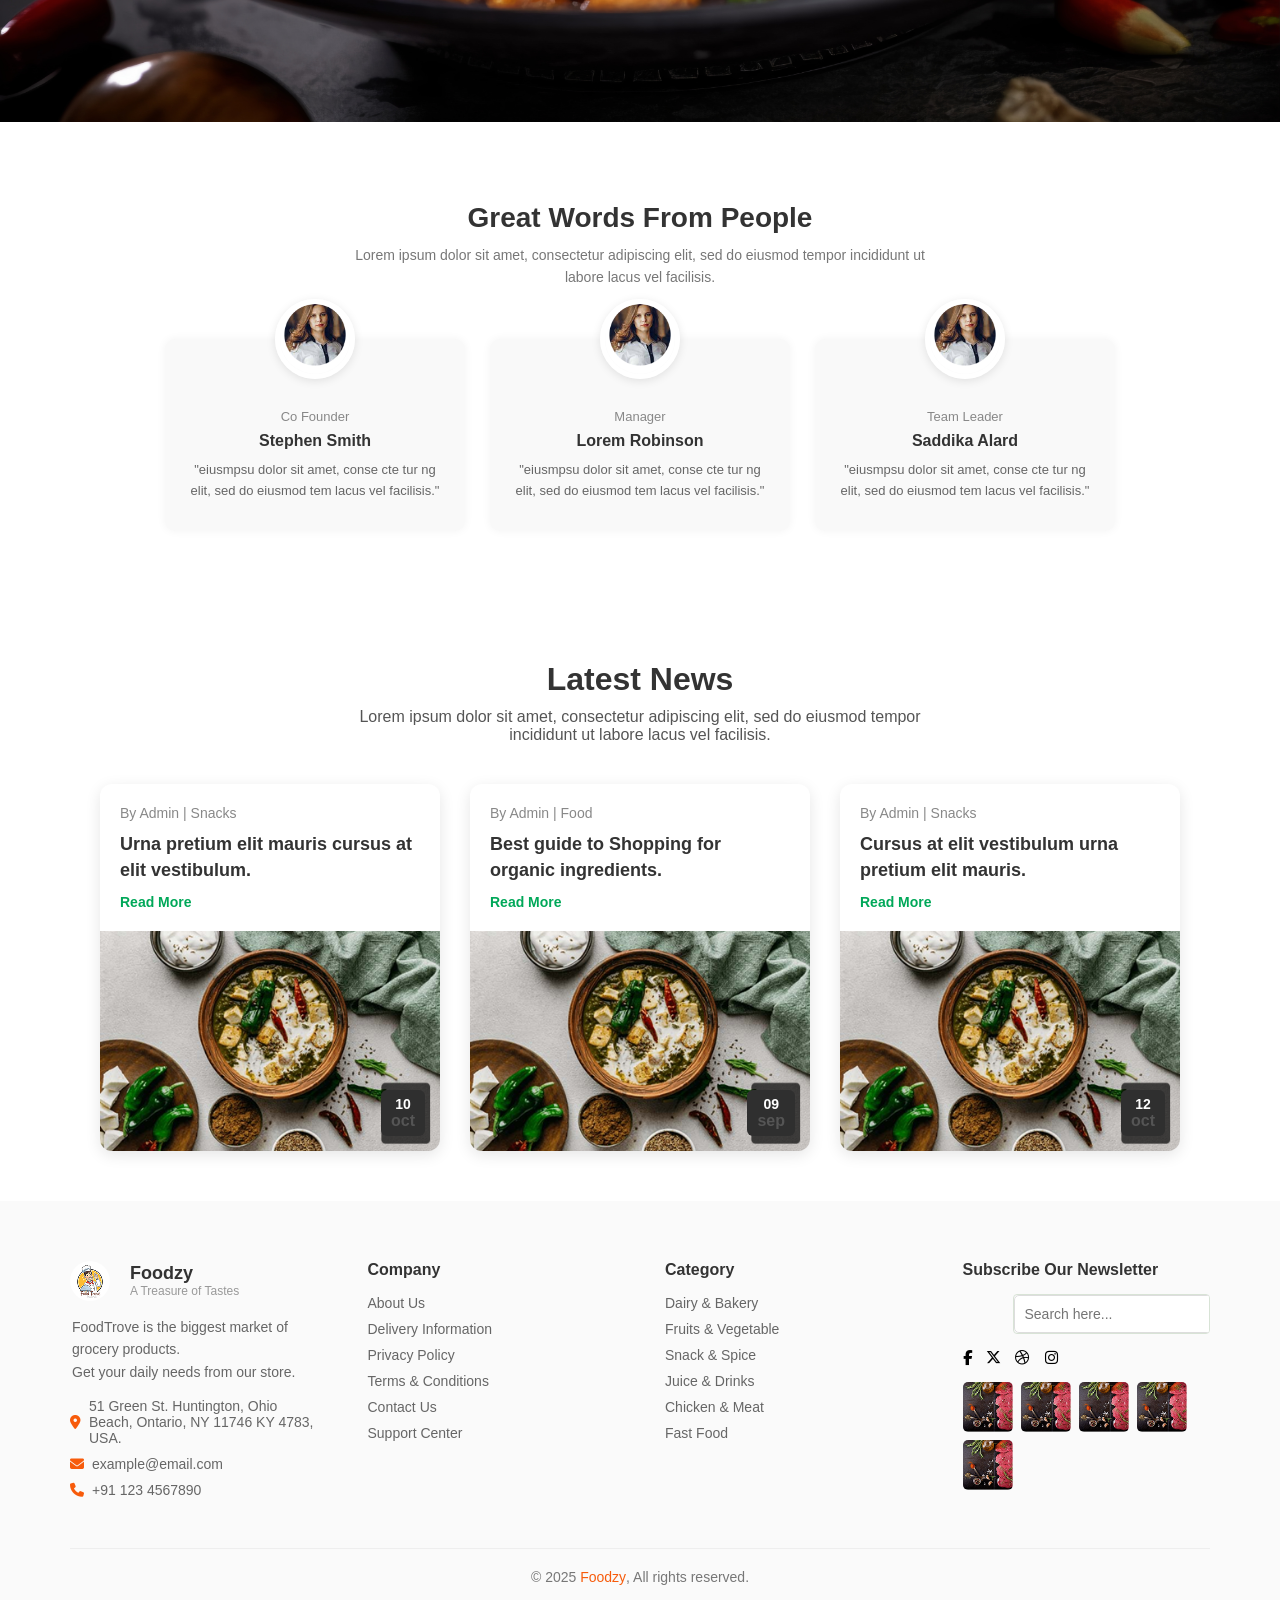
==== commit 9b26bf60: "idk what to dsu tbh" ====
--- a/index_2.html
+++ b/index_2.html
@@ -112,7 +112,7 @@
         </div>
 
         <div class="card">
-          <img src="img/9b87d05a18ebb4acdac09e9e45b2dbfaf71cbbc6.jpg" alt="Milk" />
+          <img src="img/lar1.jpg" alt="Milk" />
           <div class="discount">40<span>%</span> OFF</div>
           <div class="card-content">
             <h3>Milk</h3>
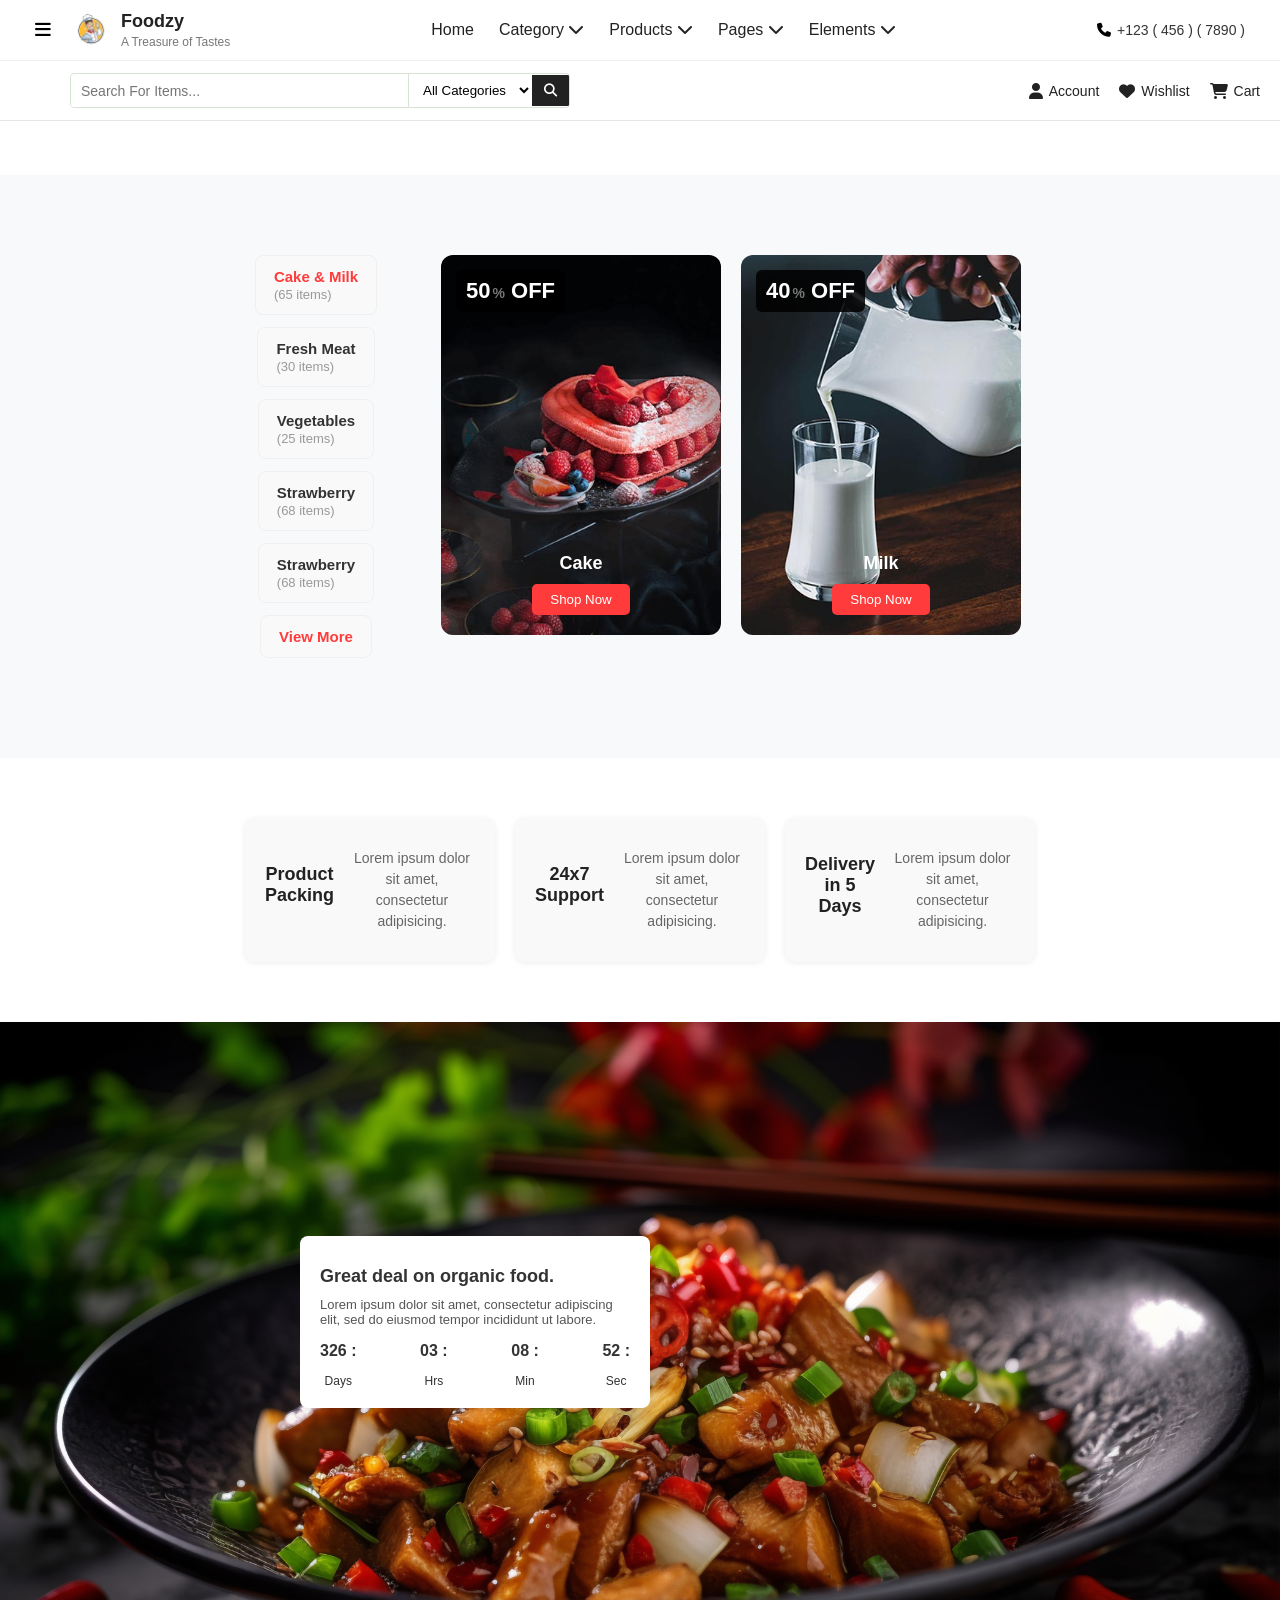
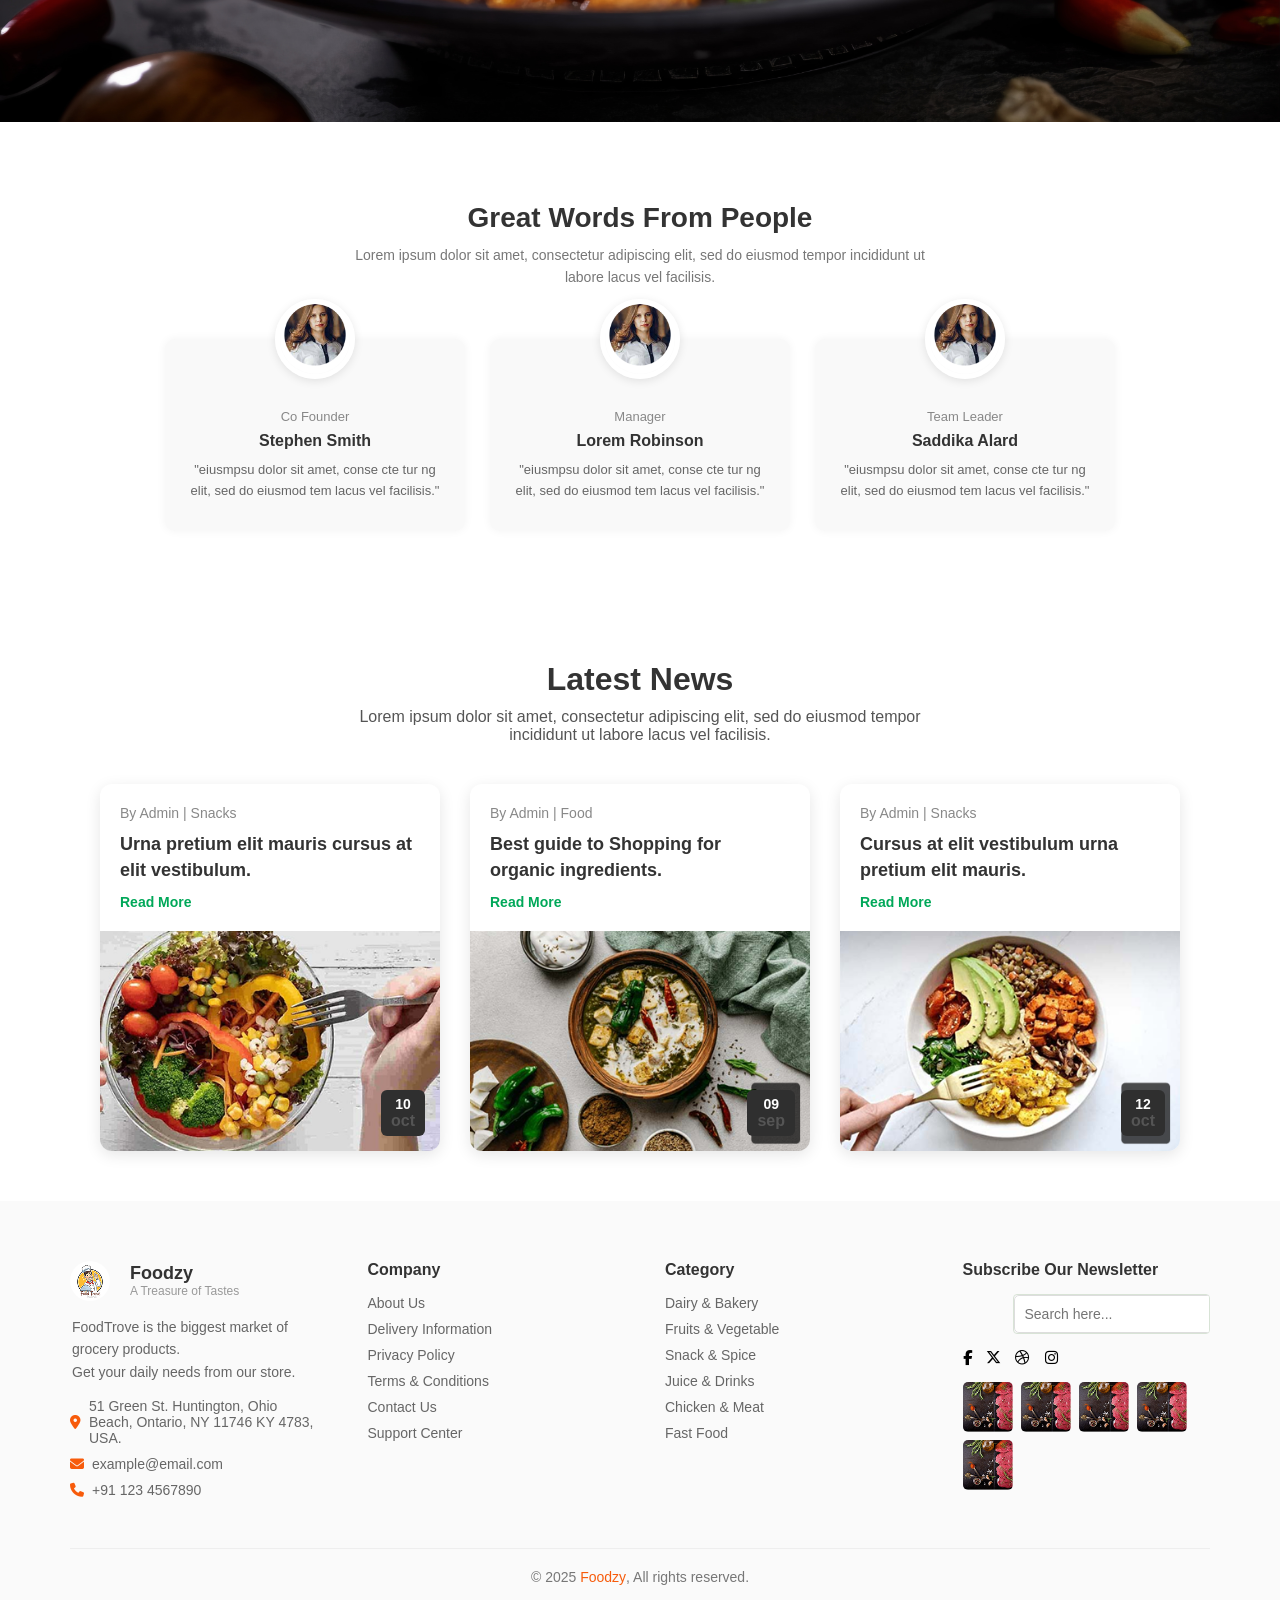
==== commit 5e645fa7: "idk what to dsu tbh" ====
--- a/index_2.html
+++ b/index_2.html
@@ -236,7 +236,7 @@
 
                   <div class="news-card">
                       <div class="news-image">
-                          <img src="img/div.cr-blog-image.png" alt="Food 1">
+                          <img src="img/lakak.png" alt="Food 1">
                           <div class="date-box">
                               <span>10</span>
                               <p>oct</p>
@@ -266,7 +266,7 @@
 
                   <div class="news-card">
                       <div class="news-image">
-                          <img src="img/div.cr-blog-image.png" alt="Food 3">
+                          <img src="img/klasj.png" alt="Food 3">
                           <div class="date-box">
                               <span>12</span>
                               <p>oct</p>
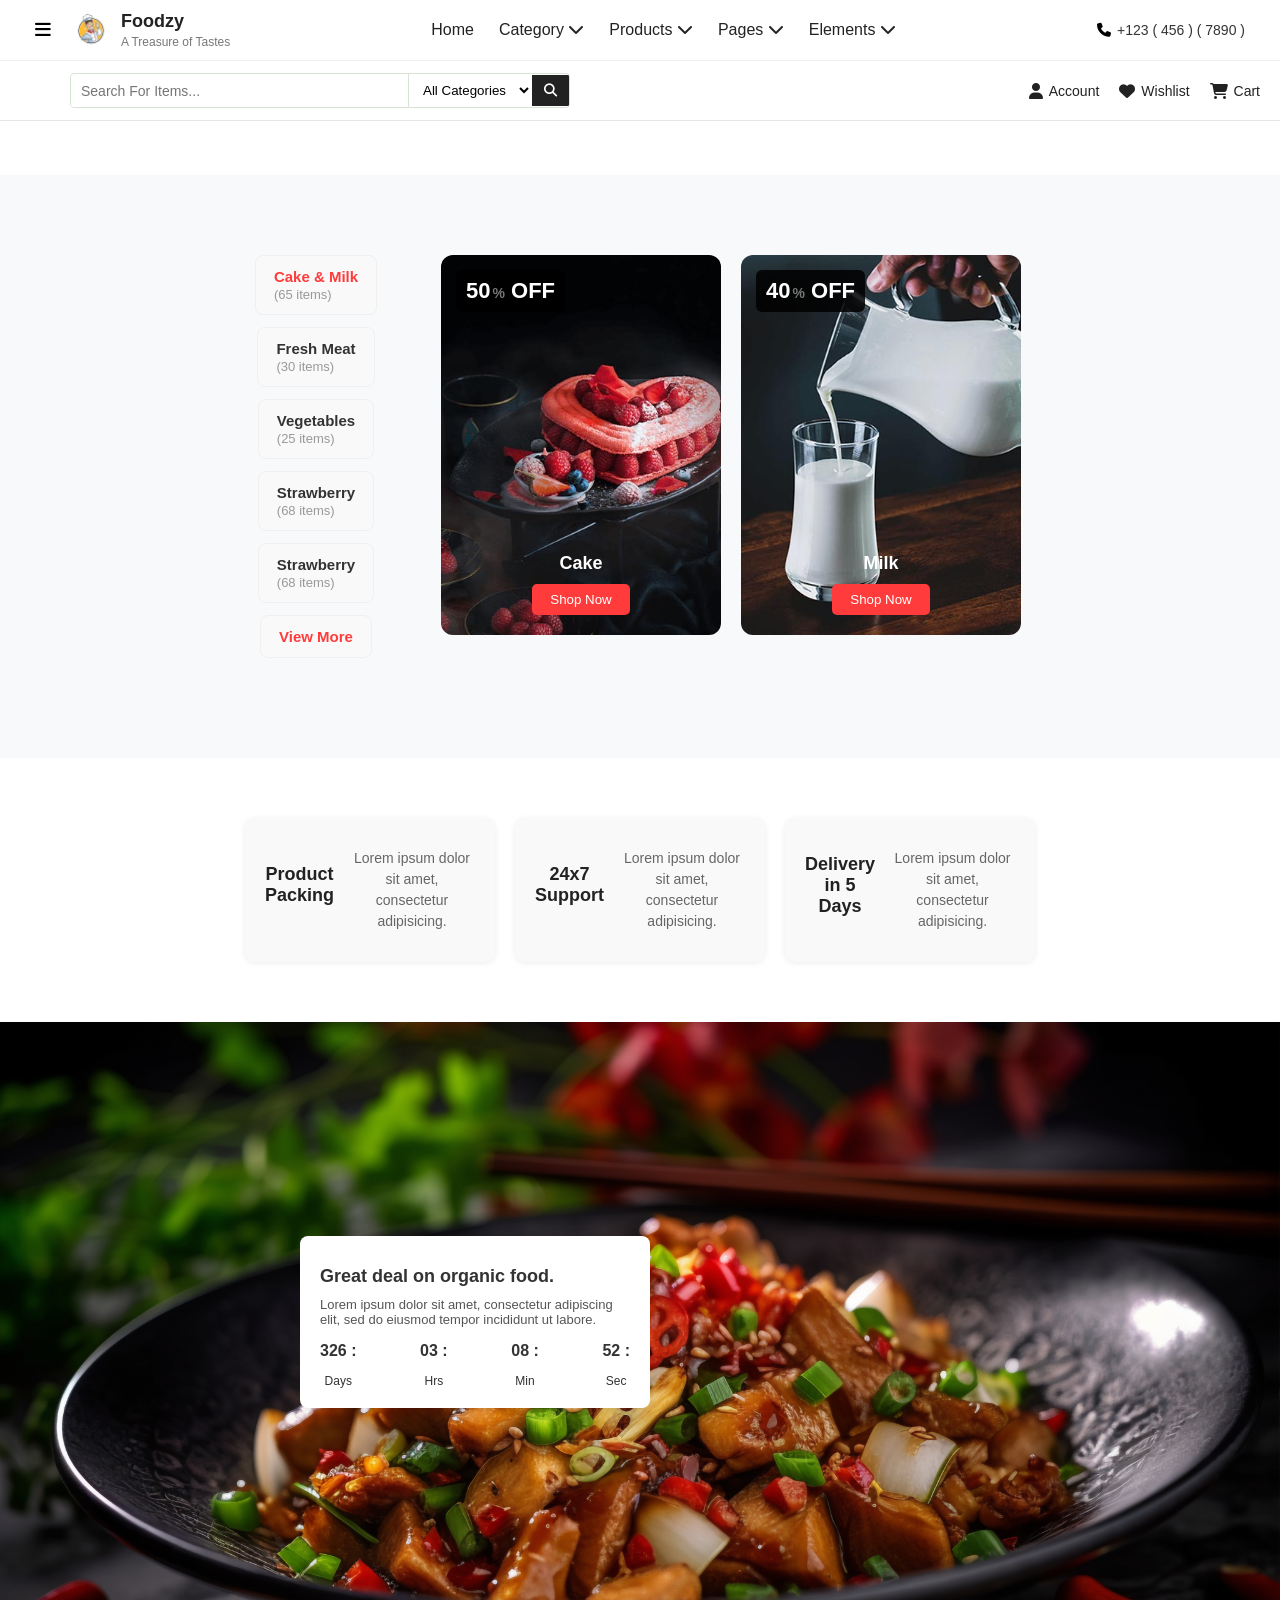
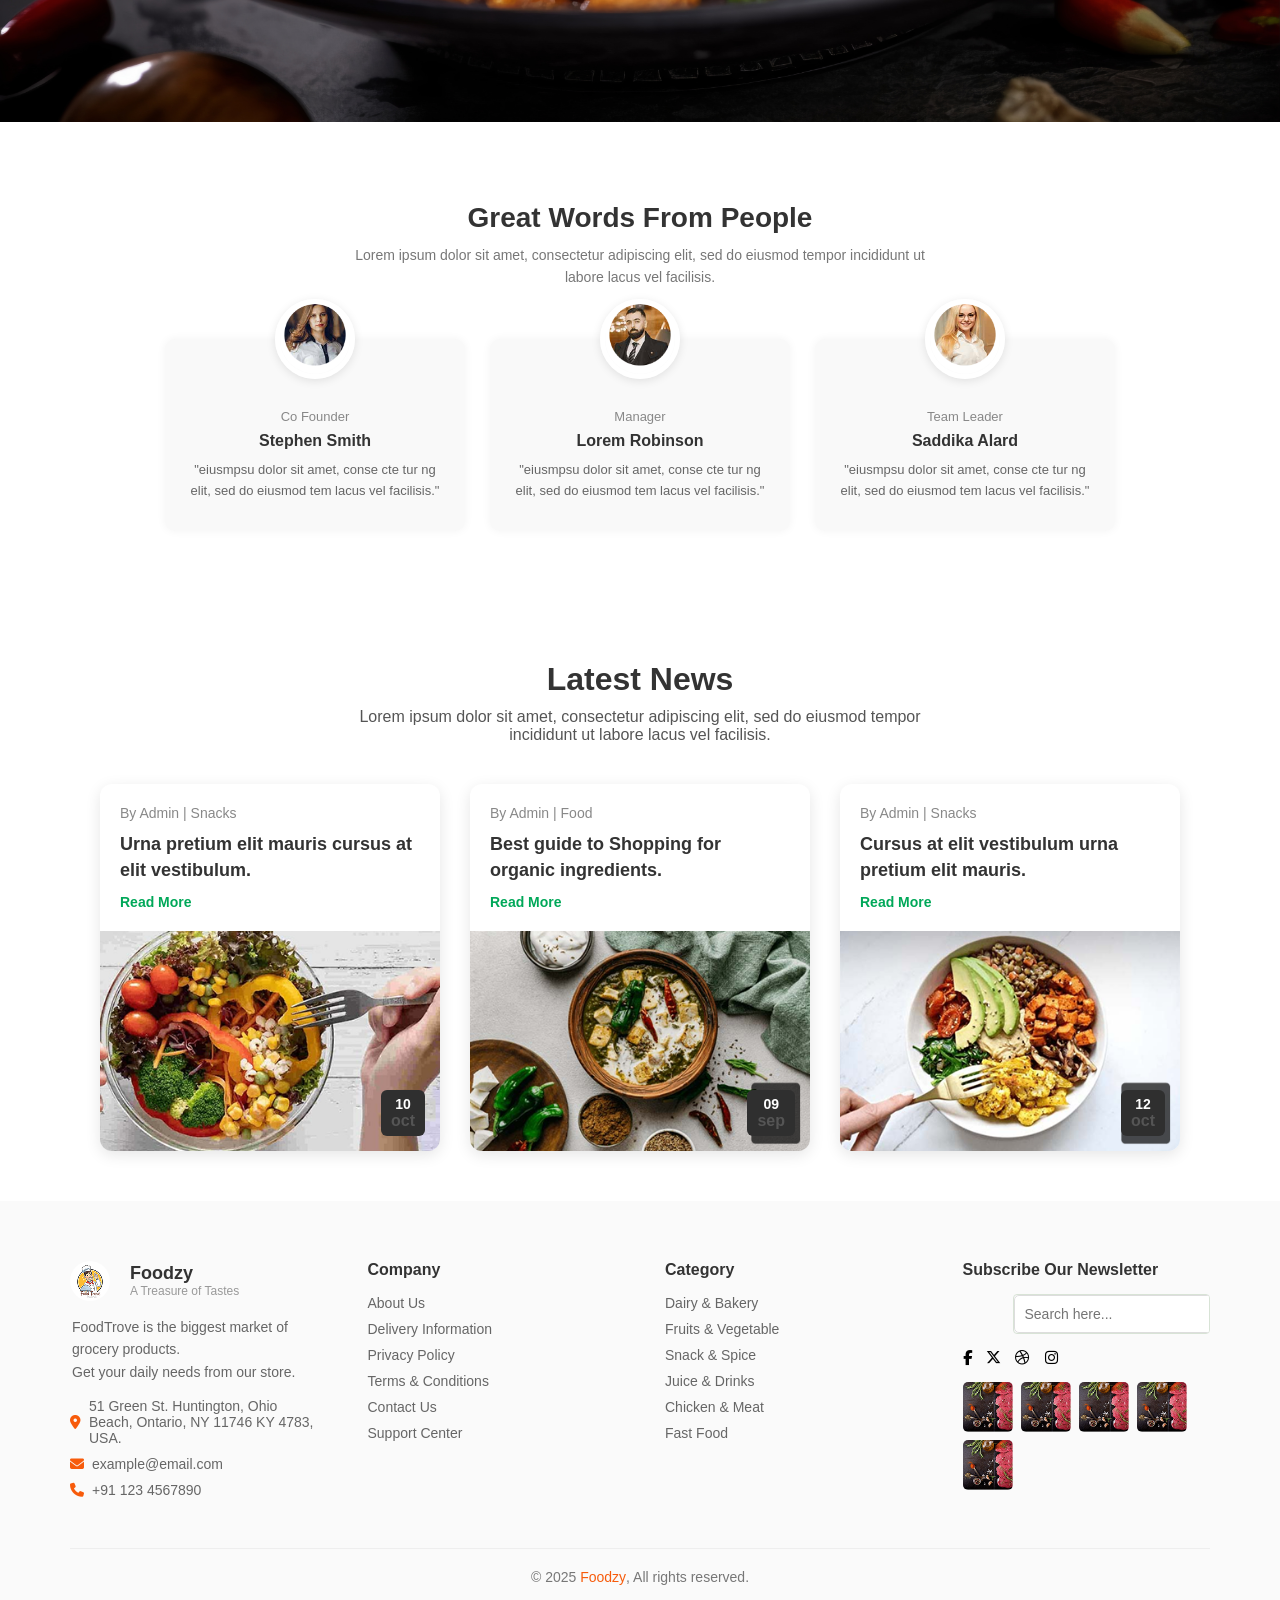
==== commit ccb56a20: "idk what to dsu tbh" ====
--- a/index_2.html
+++ b/index_2.html
@@ -193,7 +193,7 @@
 
       <div class="testimonial-card">
         <div class="img-box">
-          <img src="img/2.jpg.png" alt="Lorem Robinson">
+          <img src="img/yeksa.png" alt="Lorem Robinson">
         </div>
         <p class="position">Manager</p>
         <h3>Lorem Robinson</h3>
@@ -202,7 +202,7 @@
 
       <div class="testimonial-card">
         <div class="img-box">
-          <img src="img/2.jpg.png" alt="Saddika Alard">
+          <img src="img/alila.png" alt="Saddika Alard">
         </div>
         <p class="position">Team Leader</p>
         <h3>Saddika Alard</h3>
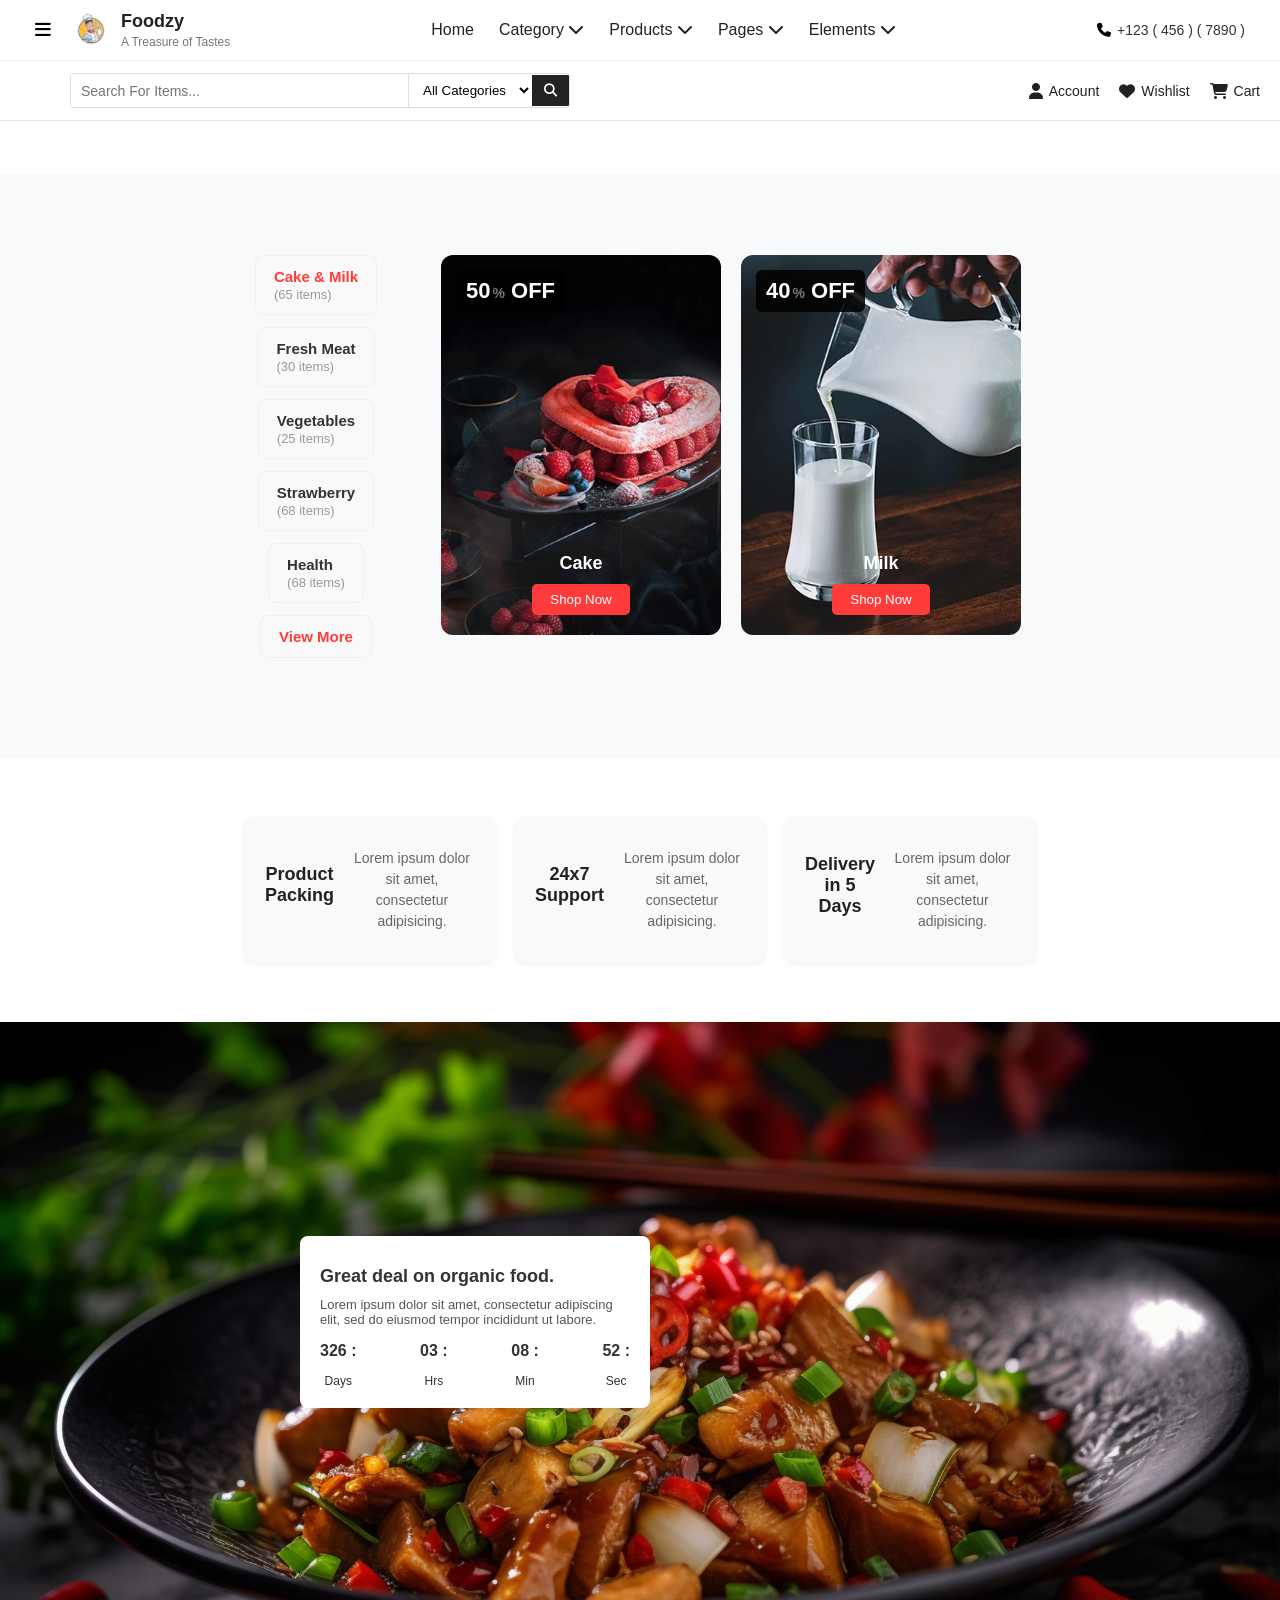
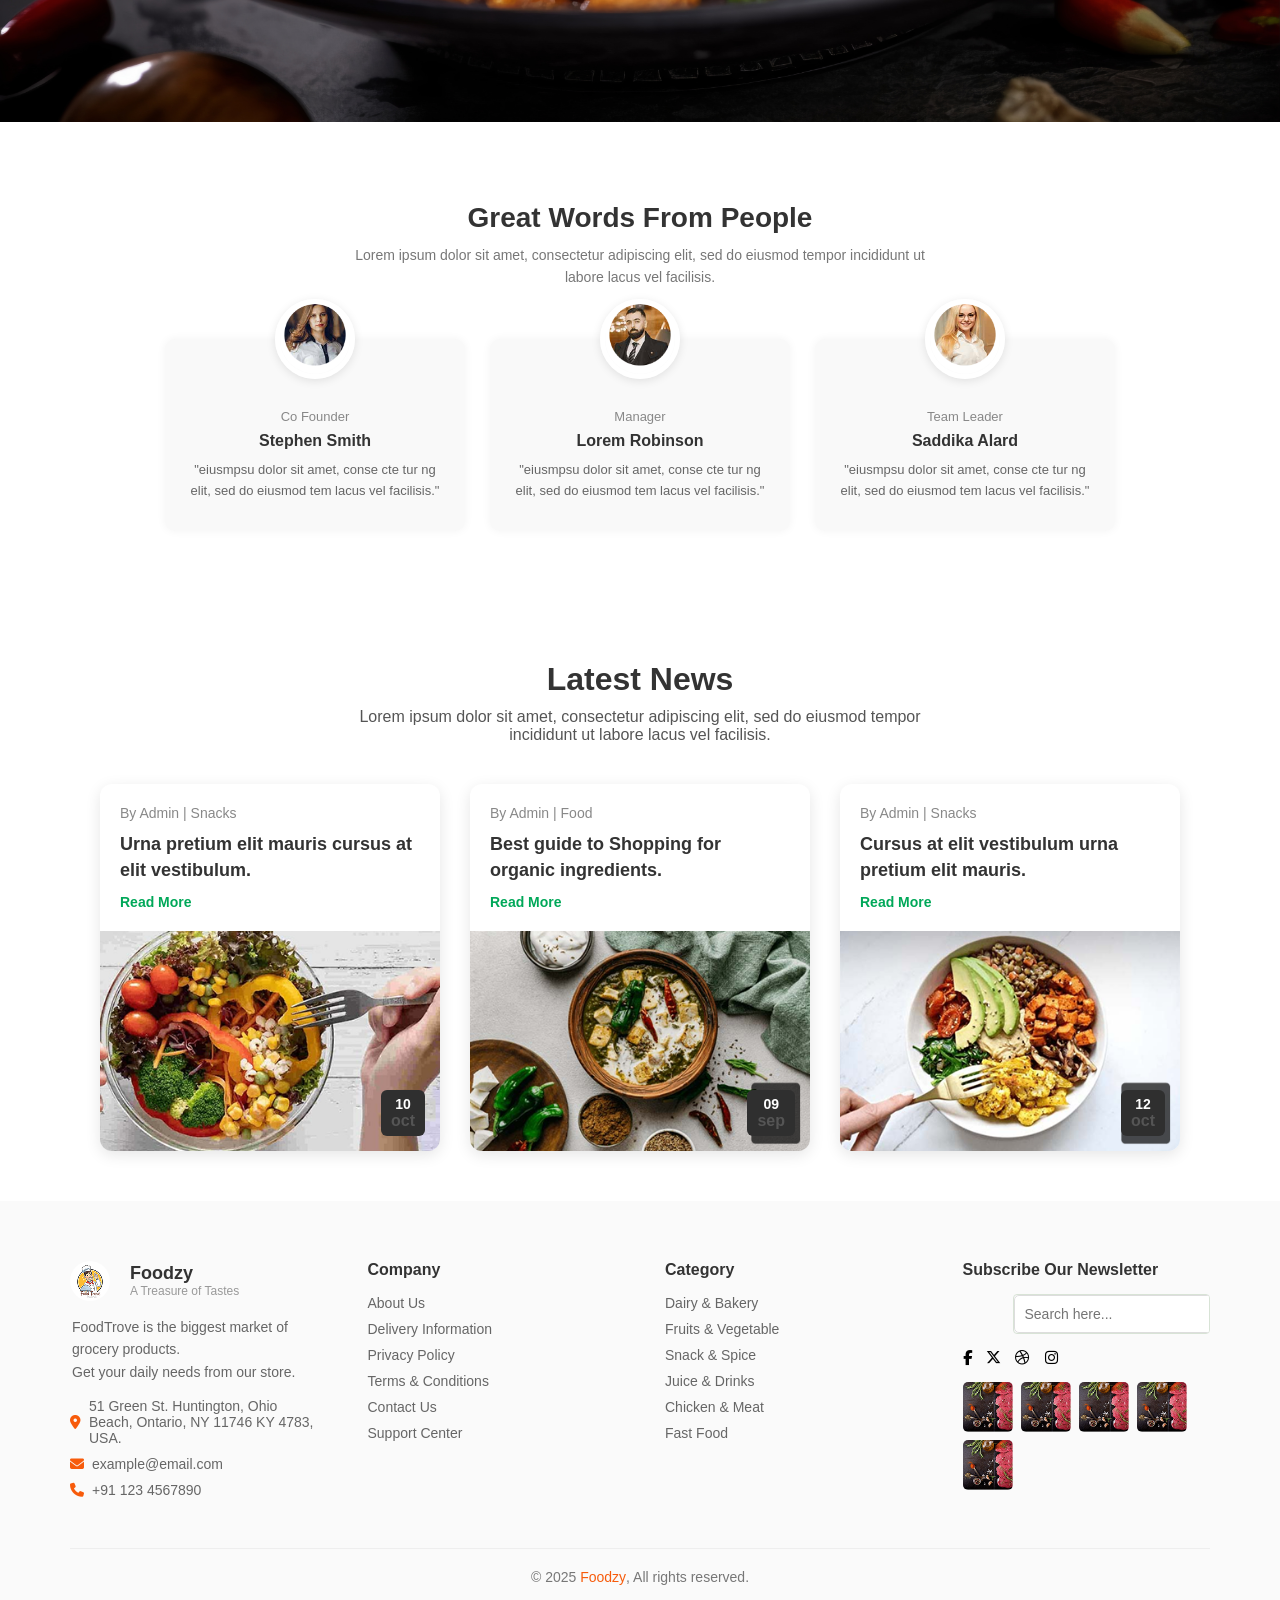
==== commit 6e2d6449: "idk what to dsu tbh" ====
--- a/index_2.html
+++ b/index_2.html
@@ -92,7 +92,7 @@
           <p>(68 items)</p>
         </div>
         <div class="category">
-          <h4>Strawberry</h4>
+          <h4>Health</h4>
           <p>(68 items)</p>
         </div>
         <div class="category view-more">
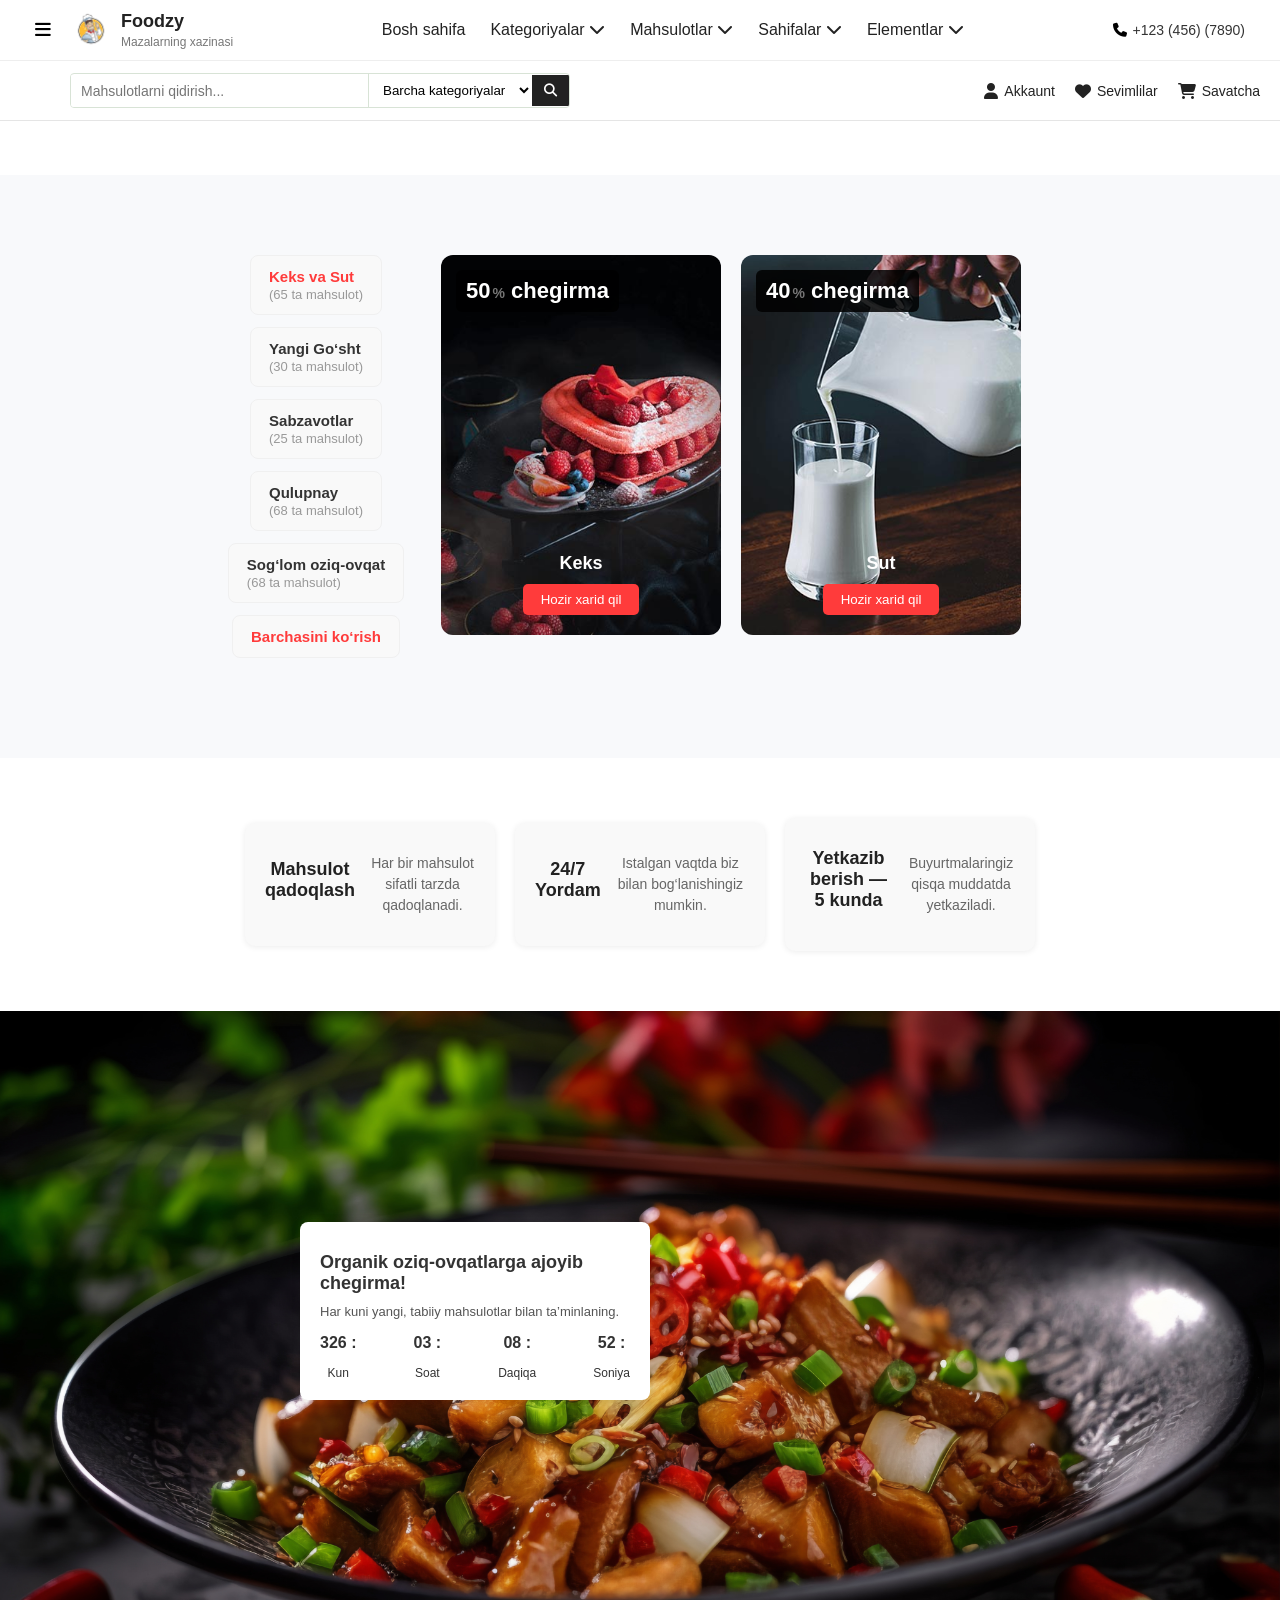
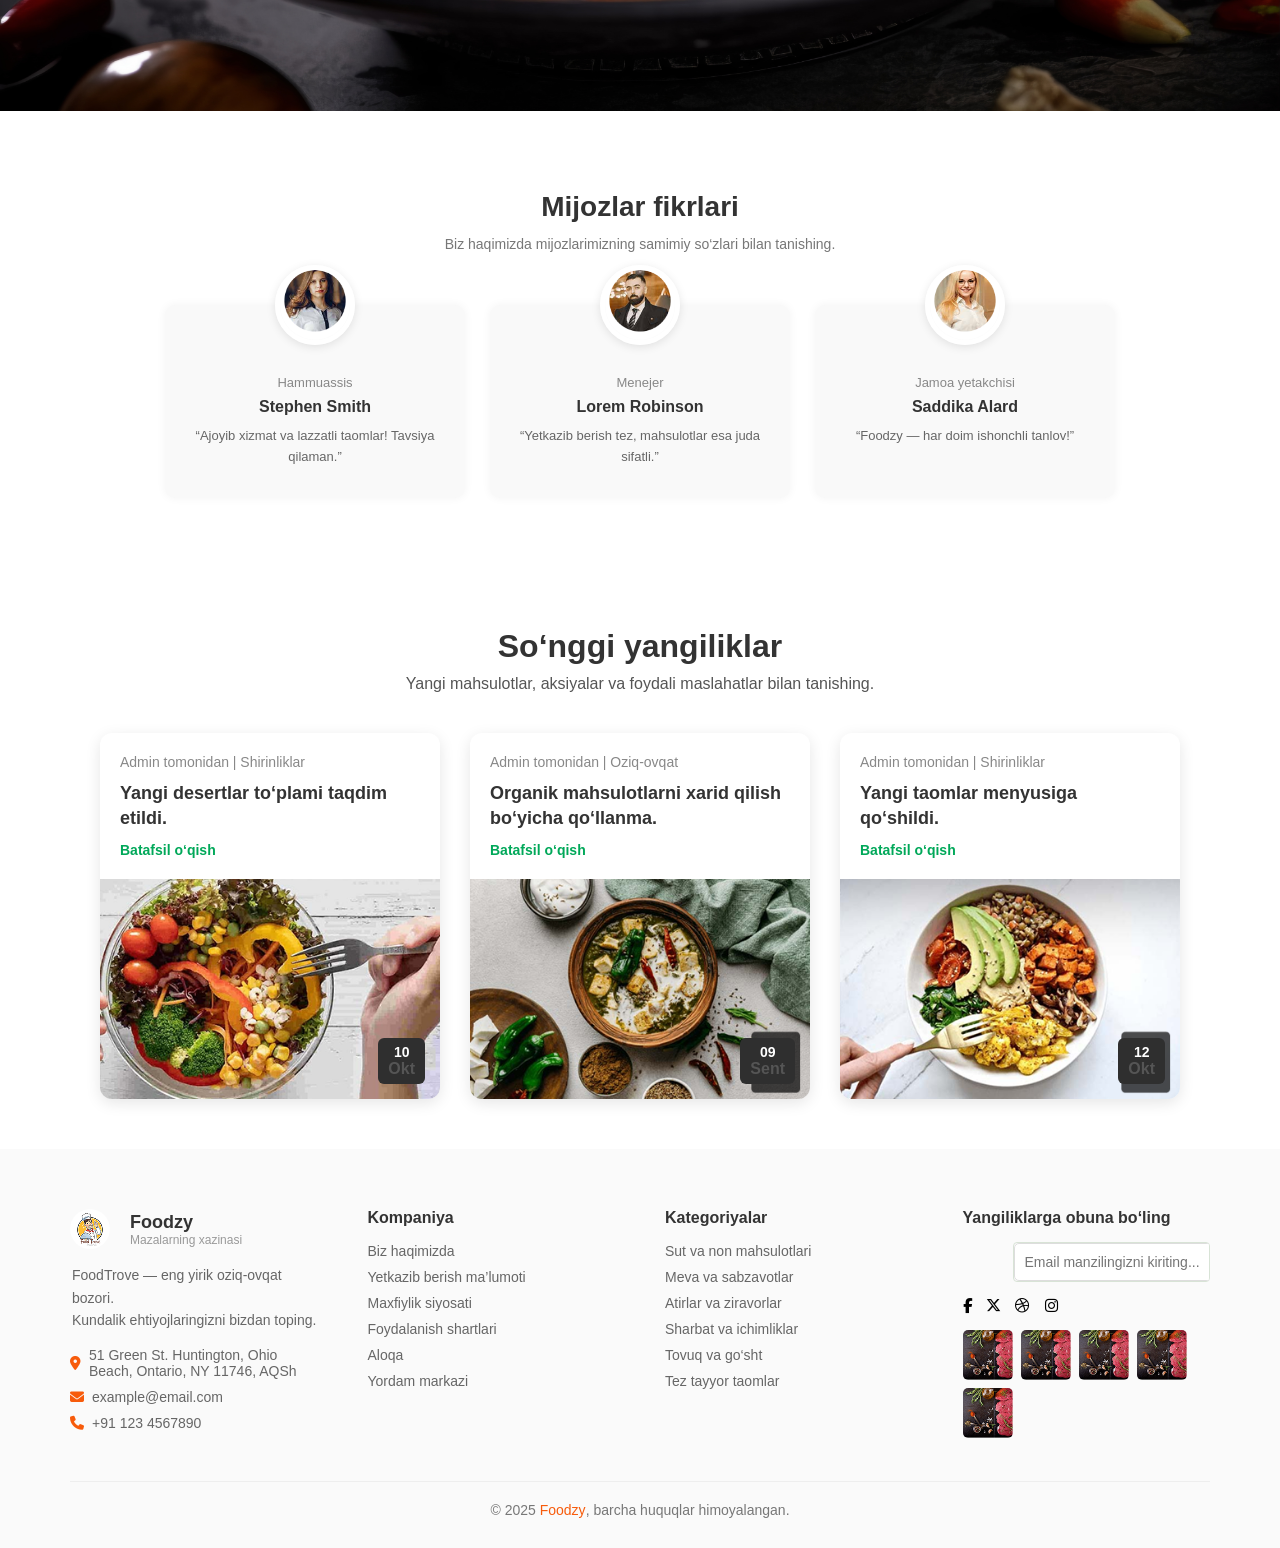
==== commit 3024ba18: "your com" ====
--- a/index_2.html
+++ b/index_2.html
@@ -1,294 +1,250 @@
 <!DOCTYPE html>
-<html lang="en">
+<html lang="uz">
 <head>
     <meta charset="UTF-8">
     <meta name="viewport" content="width=device-width, initial-scale=1.0">
-    <title>Document</title>
+    <title>Foodzy — Mazalarning Xazinasi</title>
     <link rel="stylesheet" href="style.css">
-      <link
-    rel="stylesheet"
-    href="https://cdnjs.cloudflare.com/ajax/libs/font-awesome/6.6.0/css/all.min.css"
-  />
+    <link
+      rel="stylesheet"
+      href="https://cdnjs.cloudflare.com/ajax/libs/font-awesome/6.6.0/css/all.min.css"
+    />
 </head>
 <body>
 
- <header class="header">
-    <!-- Top Navbar -->
-    <div class="header-top">
-      <div class="container_la top-container">
-        <div class="logo">
-          <button class="menu-btn"><i class="fa fa-bars"></i></button>
-          <img src="img/lala.png" alt="Foodzy Logo">
-          <div class="logo-text">
-            <h2>Foodzy</h2>
-            <span>A Treasure of Tastes</span>
-          </div>
-        </div>
-
-        <nav class="nav-links">
-          <ul>
-       <li><a href="index.html">Home</a></li>
-            <li><a href="index_2.html">Category <i class="fa fa-chevron-down"></i></a></li>
-            <li><a href="index_3.html">Products <i class="fa fa-chevron-down"></i></a></li>
-            <li><a href="index_4.html">Pages <i class="fa fa-chevron-down"></i></a></li>
-            <li><a href="#">Elements <i class="fa fa-chevron-down"></i></a></li>
-          </ul>
-        </nav>
-
-        <div class="phone">
-          <i class="fa fa-phone"></i>
-          <span>+123 ( 456 ) ( 7890 )</span>
-        </div>
-      </div>
-    </div>
-
-    <!-- Bottom Header -->
-    <div class="header-bottom">
-      <div class="container bottom-container">
-        <div class="search-box">
-          <input type="text" placeholder="Search For Items...">
-          <select>
-            <option>All Categories</option>
-          </select>
-          <button><i class="fa fa-search"></i></button>
-        </div>
-
-        <div class="icons">
-          <a href="#"><i class="fa fa-user"></i> Account</a>
-          <a href="#"><i class="fa fa-heart"></i> Wishlist</a>
-          <a href="#"><i class="fa fa-shopping-cart"></i> Cart</a>
-        </div>
-      </div>
-    </div>
-
-    <!-- <img class="kotta" src="img/cover.png" alt=""> -->
-  </header>
-  <!-- Header End -->
-
-    <br><br><br>
-
-
-
-    <!-- 2-section 2 image -->
-      <section class="product-section">
-    <div class="container_2_alo">
-
-
-      <div class="category-list">
-        <div class="category active">
-          <h4>Cake & Milk</h4>
-          <p>(65 items)</p>
-        </div>
-        <div class="category">
-          <h4>Fresh Meat</h4>
-          <p>(30 items)</p>
-        </div>
-        <div class="category">
-          <h4>Vegetables</h4>
-          <p>(25 items)</p>
-        </div>
-    <div class="category">
-          <h4>Strawberry</h4>
-          <p>(68 items)</p>
-        </div>
-        <div class="category">
-          <h4>Health</h4>
-          <p>(68 items)</p>
-        </div>
-        <div class="category view-more">
-          <h4>View More</h4>
-        </div>
-      </div>
-
-      <!-- RIGHT PRODUCT CARDS -->
-      <div class="product-cards">
-        <div class="card">
-          <img src="img/9b87d05a18ebb4acdac09e9e45b2dbfaf71cbbc6.jpg" alt="Cake" />
-          <div class="discount">50<span>%</span> OFF</div>
-          <div class="card-content">
-            <h3>Cake</h3>
-            <button>Shop Now</button>
-          </div>
-        </div>
-
-        <div class="card">
-          <img src="img/lar1.jpg" alt="Milk" />
-          <div class="discount">40<span>%</span> OFF</div>
-          <div class="card-content">
-            <h3>Milk</h3>
-            <button>Shop Now</button>
-          </div>
-        </div>
-      </div>
-
-    </div>
-  </section>
-
-
-
-
-
-
-
-<!-- 3-section  -->
-
-
+<header class="header">
+  <!-- Yuqori navbar -->
+  <div class="header-top">
+    <div class="container_la top-container">
+      <div class="logo">
+        <button class="menu-btn"><i class="fa fa-bars"></i></button>
+        <img src="img/lala.png" alt="Foodzy logotipi">
+        <div class="logo-text">
+          <h2>Foodzy</h2>
+          <span>Mazalarning xazinasi</span>
+        </div>
+      </div>
+
+      <nav class="nav-links">
+        <ul>
+          <li><a href="index.html">Bosh sahifa</a></li>
+          <li><a href="index_2.html">Kategoriyalar <i class="fa fa-chevron-down"></i></a></li>
+          <li><a href="index_3.html">Mahsulotlar <i class="fa fa-chevron-down"></i></a></li>
+          <li><a href="index_4.html">Sahifalar <i class="fa fa-chevron-down"></i></a></li>
+          <li><a href="#">Elementlar <i class="fa fa-chevron-down"></i></a></li>
+        </ul>
+      </nav>
+
+      <div class="phone">
+        <i class="fa fa-phone"></i>
+        <span>+123 (456) (7890)</span>
+      </div>
+    </div>
+  </div>
+
+  <!-- Pastki header -->
+  <div class="header-bottom">
+    <div class="container bottom-container">
+      <div class="search-box">
+        <input type="text" placeholder="Mahsulotlarni qidirish...">
+        <select>
+          <option>Barcha kategoriyalar</option>
+        </select>
+        <button><i class="fa fa-search"></i></button>
+      </div>
+
+      <div class="icons">
+        <a href="#"><i class="fa fa-user"></i> Akkaunt</a>
+        <a href="#"><i class="fa fa-heart"></i> Sevimlilar</a>
+        <a href="#"><i class="fa fa-shopping-cart"></i> Savatcha</a>
+      </div>
+    </div>
+  </div>
+</header>
+<!-- Header tugadi -->
+
+<br><br><br>
+
+<!-- 2-bo‘lim: 2 ta rasm -->
+<section class="product-section">
+  <div class="container_2_alo">
+
+    <div class="category-list">
+      <div class="category active">
+        <h4>Keks va Sut</h4>
+        <p>(65 ta mahsulot)</p>
+      </div>
+      <div class="category">
+        <h4>Yangi Go‘sht</h4>
+        <p>(30 ta mahsulot)</p>
+      </div>
+      <div class="category">
+        <h4>Sabzavotlar</h4>
+        <p>(25 ta mahsulot)</p>
+      </div>
+      <div class="category">
+        <h4>Qulupnay</h4>
+        <p>(68 ta mahsulot)</p>
+      </div>
+      <div class="category">
+        <h4>Sog‘lom oziq-ovqat</h4>
+        <p>(68 ta mahsulot)</p>
+      </div>
+      <div class="category view-more">
+        <h4>Barchasini ko‘rish</h4>
+      </div>
+    </div>
+
+    <!-- Mahsulot kartalari -->
+    <div class="product-cards">
+      <div class="card">
+        <img src="img/9b87d05a18ebb4acdac09e9e45b2dbfaf71cbbc6.jpg" alt="Keks" />
+        <div class="discount">50<span>%</span> chegirma</div>
+        <div class="card-content">
+          <h3>Keks</h3>
+          <button>Hozir xarid qil</button>
+        </div>
+      </div>
+
+      <div class="card">
+        <img src="img/lar1.jpg" alt="Sut" />
+        <div class="discount">40<span>%</span> chegirma</div>
+        <div class="card-content">
+          <h3>Sut</h3>
+          <button>Hozir xarid qil</button>
+        </div>
+      </div>
+    </div>
+
+  </div>
+</section>
+
+<!-- 3-bo‘lim -->
 <section class="features">
   <div class="feature-box">
-    <h3>Product Packing</h3>
-    <p>Lorem ipsum dolor sit amet, consectetur adipisicing.</p>
+    <h3>Mahsulot qadoqlash</h3>
+    <p>Har bir mahsulot sifatli tarzda qadoqlanadi.</p>
   </div>
 
   <div class="feature-box">
-    <h3>24x7 Support</h3>
-    <p>Lorem ipsum dolor sit amet, consectetur adipisicing.</p>
+    <h3>24/7 Yordam</h3>
+    <p>Istalgan vaqtda biz bilan bog‘lanishingiz mumkin.</p>
   </div>
 
   <div class="feature-box">
-    <h3>Delivery in 5 Days</h3>
-    <p>Lorem ipsum dolor sit amet, consectetur adipisicing.</p>
-  </div>
-
-
+    <h3>Yetkazib berish — 5 kunda</h3>
+    <p>Buyurtmalaringiz qisqa muddatda yetkaziladi.</p>
+  </div>
 </section>
 
-
-
-
-
-
-    <div class="banner">
-          <div class="offer-box">
-    
-              <h2>Great deal on organic food.</h2>
-              <p class="text">Lorem ipsum dolor sit amet, consectetur adipiscing elit, sed do eiusmod tempor incididunt ut
-                  labore.</p>
-
-              <div class="timer">
-                  <div><strong>326  :</strong><br><span>Days</span></div>
-                  <div><strong>03  :</strong><br><span>Hrs</span></div>
-                  <div><strong>08  :</strong><br><span>Min</span></div>
-                  <div><strong>52  : </strong><br><span>Sec</span></div>
-              </div>
-          </div>
-      </div>
-
-
-
-            <section class="testimonials">
-    <h2>Great Words From People</h2>
-    <p class="subtitle">
-      Lorem ipsum dolor sit amet, consectetur adipiscing elit, sed do eiusmod tempor incididunt ut labore lacus vel facilisis.
-    </p>
-
-    <div class="testimonials-container">
-      <div class="testimonial-card">
-        <div class="img-box">
-          <img src="img/2.jpg.png" alt="Stephen Smith">
-        </div>
-        <p class="position">Co Founder</p>
-        <h3>Stephen Smith</h3>
-        <p class="quote">"eiusmpsu dolor sit amet, conse cte tur ng elit, sed do eiusmod tem lacus vel facilisis."</p>
-      </div>
-
-      <div class="testimonial-card">
-        <div class="img-box">
-          <img src="img/yeksa.png" alt="Lorem Robinson">
-        </div>
-        <p class="position">Manager</p>
-        <h3>Lorem Robinson</h3>
-        <p class="quote">"eiusmpsu dolor sit amet, conse cte tur ng elit, sed do eiusmod tem lacus vel facilisis."</p>
-      </div>
-
-      <div class="testimonial-card">
-        <div class="img-box">
-          <img src="img/alila.png" alt="Saddika Alard">
-        </div>
-        <p class="position">Team Leader</p>
-        <h3>Saddika Alard</h3>
-        <p class="quote">"eiusmpsu dolor sit amet, conse cte tur ng elit, sed do eiusmod tem lacus vel facilisis."</p>
-      </div>
-    </div>
-  </section>
-
-
-
-
-
-
-    
-
-      
-   
-
-
-
-
-
-      
-
-    <section class="news-section">
-              <h2>Latest News</h2>
-              <p>Lorem ipsum dolor sit amet, consectetur adipiscing elit, sed do eiusmod tempor <br> incididunt ut labore
-                  lacus vel facilisis.</p>
-
-              <div class="news-container">
-
-                  <div class="news-card">
-                      <div class="news-image">
-                          <img src="img/lakak.png" alt="Food 1">
-                          <div class="date-box">
-                              <span>10</span>
-                              <p>oct</p>
-                          </div>
-                      </div>
-                      <div class="news-content">
-                          <small>By Admin | Snacks</small>
-                          <h3>Urna pretium elit mauris cursus at elit vestibulum.</h3>
-                          <a href="#">Read More</a>
-                      </div>
-                  </div>
-
-                  <div class="news-card">
-                      <div class="news-image">
-                          <img src="img/div.cr-blog-image.png" alt="Food 2">
-                          <div class="date-box">
-                              <span>09</span>
-                              <p>sep</p>
-                          </div>
-                      </div>
-                      <div class="news-content">
-                          <small>By Admin | Food</small>
-                          <h3>Best guide to Shopping for organic ingredients.</h3>
-                          <a href="#">Read More</a>
-                      </div>
-                  </div>
-
-                  <div class="news-card">
-                      <div class="news-image">
-                          <img src="img/klasj.png" alt="Food 3">
-                          <div class="date-box">
-                              <span>12</span>
-                              <p>oct</p>
-                          </div>
-                      </div>
-                      <div class="news-content">
-                          <small>By Admin | Snacks</small>
-                          <h3>Cursus at elit vestibulum urna pretium elit mauris.</h3>
-                          <a href="#">Read More</a>
-                      </div>
-                  </div>
-
-              </div>
-          </section>
-
-
-
-
-
-
-
-
+<!-- Banner -->
+<div class="banner">
+  <div class="offer-box">
+    <h2>Organik oziq-ovqatlarga ajoyib chegirma!</h2>
+    <p class="text">Har kuni yangi, tabiiy mahsulotlar bilan ta’minlaning.</p>
+
+    <div class="timer">
+      <div><strong>326 :</strong><br><span>Kun</span></div>
+      <div><strong>03 :</strong><br><span>Soat</span></div>
+      <div><strong>08 :</strong><br><span>Daqiqa</span></div>
+      <div><strong>52 :</strong><br><span>Soniya</span></div>
+    </div>
+  </div>
+</div>
+
+<!-- Fikr-mulohazalar -->
+<section class="testimonials">
+  <h2>Mijozlar fikrlari</h2>
+  <p class="subtitle">
+    Biz haqimizda mijozlarimizning samimiy so‘zlari bilan tanishing.
+  </p>
+
+  <div class="testimonials-container">
+    <div class="testimonial-card">
+      <div class="img-box">
+        <img src="img/2.jpg.png" alt="Stephen Smith">
+      </div>
+      <p class="position">Hammuassis</p>
+      <h3>Stephen Smith</h3>
+      <p class="quote">“Ajoyib xizmat va lazzatli taomlar! Tavsiya qilaman.”</p>
+    </div>
+
+    <div class="testimonial-card">
+      <div class="img-box">
+        <img src="img/yeksa.png" alt="Lorem Robinson">
+      </div>
+      <p class="position">Menejer</p>
+      <h3>Lorem Robinson</h3>
+      <p class="quote">“Yetkazib berish tez, mahsulotlar esa juda sifatli.”</p>
+    </div>
+
+    <div class="testimonial-card">
+      <div class="img-box">
+        <img src="img/alila.png" alt="Saddika Alard">
+      </div>
+      <p class="position">Jamoa yetakchisi</p>
+      <h3>Saddika Alard</h3>
+      <p class="quote">“Foodzy — har doim ishonchli tanlov!”</p>
+    </div>
+  </div>
+</section>
+
+<!-- Yangiliklar -->
+<section class="news-section">
+  <h2>So‘nggi yangiliklar</h2>
+  <p>Yangi mahsulotlar, aksiyalar va foydali maslahatlar bilan tanishing.</p>
+
+  <div class="news-container">
+
+    <div class="news-card">
+      <div class="news-image">
+        <img src="img/lakak.png" alt="Food 1">
+        <div class="date-box">
+          <span>10</span>
+          <p>Okt</p>
+        </div>
+      </div>
+      <div class="news-content">
+        <small>Admin tomonidan | Shirinliklar</small>
+        <h3>Yangi desertlar to‘plami taqdim etildi.</h3>
+        <a href="#">Batafsil o‘qish</a>
+      </div>
+    </div>
+
+    <div class="news-card">
+      <div class="news-image">
+        <img src="img/div.cr-blog-image.png" alt="Food 2">
+        <div class="date-box">
+          <span>09</span>
+          <p>Sent</p>
+        </div>
+      </div>
+      <div class="news-content">
+        <small>Admin tomonidan | Oziq-ovqat</small>
+        <h3>Organik mahsulotlarni xarid qilish bo‘yicha qo‘llanma.</h3>
+        <a href="#">Batafsil o‘qish</a>
+      </div>
+    </div>
+
+    <div class="news-card">
+      <div class="news-image">
+        <img src="img/klasj.png" alt="Food 3">
+        <div class="date-box">
+          <span>12</span>
+          <p>Okt</p>
+        </div>
+      </div>
+      <div class="news-content">
+        <small>Admin tomonidan | Shirinliklar</small>
+        <h3>Yangi taomlar menyusiga qo‘shildi.</h3>
+        <a href="#">Batafsil o‘qish</a>
+      </div>
+    </div>
+
+  </div>
+</section>
+
+<!-- Footer -->
 <footer class="footer">
   <div class="footer-container">
     <div class="footer-col company-info">
@@ -296,48 +252,48 @@
         <img src="img/Page 1 1.png" alt="logo">
         <div>
           <h3>Foodzy</h3>
-          <p class="tagline">A Treasure of Tastes</p>
+          <p class="tagline">Mazalarning xazinasi</p>
         </div>
       </div>
       <p class="desc">
-        FoodTrove is the biggest market of grocery products. <br>
-        Get your daily needs from our store.
+        FoodTrove — eng yirik oziq-ovqat bozori. <br>
+        Kundalik ehtiyojlaringizni bizdan toping.
       </p>
       <ul class="contact">
-        <li><i class="fas fa-map-marker-alt"></i> 51 Green St. Huntington, Ohio Beach, Ontario, NY 11746 KY 4783, USA.</li>
+        <li><i class="fas fa-map-marker-alt"></i> 51 Green St. Huntington, Ohio Beach, Ontario, NY 11746, AQSh</li>
         <li><i class="fas fa-envelope"></i> example@email.com</li>
         <li><i class="fas fa-phone"></i> +91 123 4567890</li>
       </ul>
     </div>
 
     <div class="footer-col">
-      <h4>Company</h4>
+      <h4>Kompaniya</h4>
       <ul>
-        <li><a href="#">About Us</a></li>
-        <li><a href="#">Delivery Information</a></li>
-        <li><a href="#">Privacy Policy</a></li>
-        <li><a href="#">Terms & Conditions</a></li>
-        <li><a href="#">Contact Us</a></li>
-        <li><a href="#">Support Center</a></li>
+        <li><a href="#">Biz haqimizda</a></li>
+        <li><a href="#">Yetkazib berish ma’lumoti</a></li>
+        <li><a href="#">Maxfiylik siyosati</a></li>
+        <li><a href="#">Foydalanish shartlari</a></li>
+        <li><a href="#">Aloqa</a></li>
+        <li><a href="#">Yordam markazi</a></li>
       </ul>
     </div>
 
     <div class="footer-col">
-      <h4>Category</h4>
+      <h4>Kategoriyalar</h4>
       <ul>
-        <li><a href="#">Dairy & Bakery</a></li>
-        <li><a href="#">Fruits & Vegetable</a></li>
-        <li><a href="#">Snack & Spice</a></li>
-        <li><a href="#">Juice & Drinks</a></li>
-        <li><a href="#">Chicken & Meat</a></li>
-        <li><a href="#">Fast Food</a></li>
+        <li><a href="#">Sut va non mahsulotlari</a></li>
+        <li><a href="#">Meva va sabzavotlar</a></li>
+        <li><a href="#">Atirlar va ziravorlar</a></li>
+        <li><a href="#">Sharbat va ichimliklar</a></li>
+        <li><a href="#">Tovuq va go‘sht</a></li>
+        <li><a href="#">Tez tayyor taomlar</a></li>
       </ul>
     </div>
 
     <div class="footer-col subscribe">
-      <h4>Subscribe Our Newsletter</h4>
+      <h4>Yangiliklarga obuna bo‘ling</h4>
       <div class="search-box">
-        <input type="text" placeholder="Search here...">
+        <input type="text" placeholder="Email manzilingizni kiriting...">
         <button><i class="fas fa-paper-plane"></i></button>
       </div>
       <div class="social-icons">
@@ -357,15 +313,9 @@
   </div>
 
   <div class="footer-bottom">
-    <p>© 2025 <span>Foodzy</span>, All rights reserved.</p>
+    <p>© 2025 <span>Foodzy</span>, barcha huquqlar himoyalangan.</p>
   </div>
 </footer>
 
-
-
-
-
-
- </html>
-  
-</body>+</body>
+</html>
